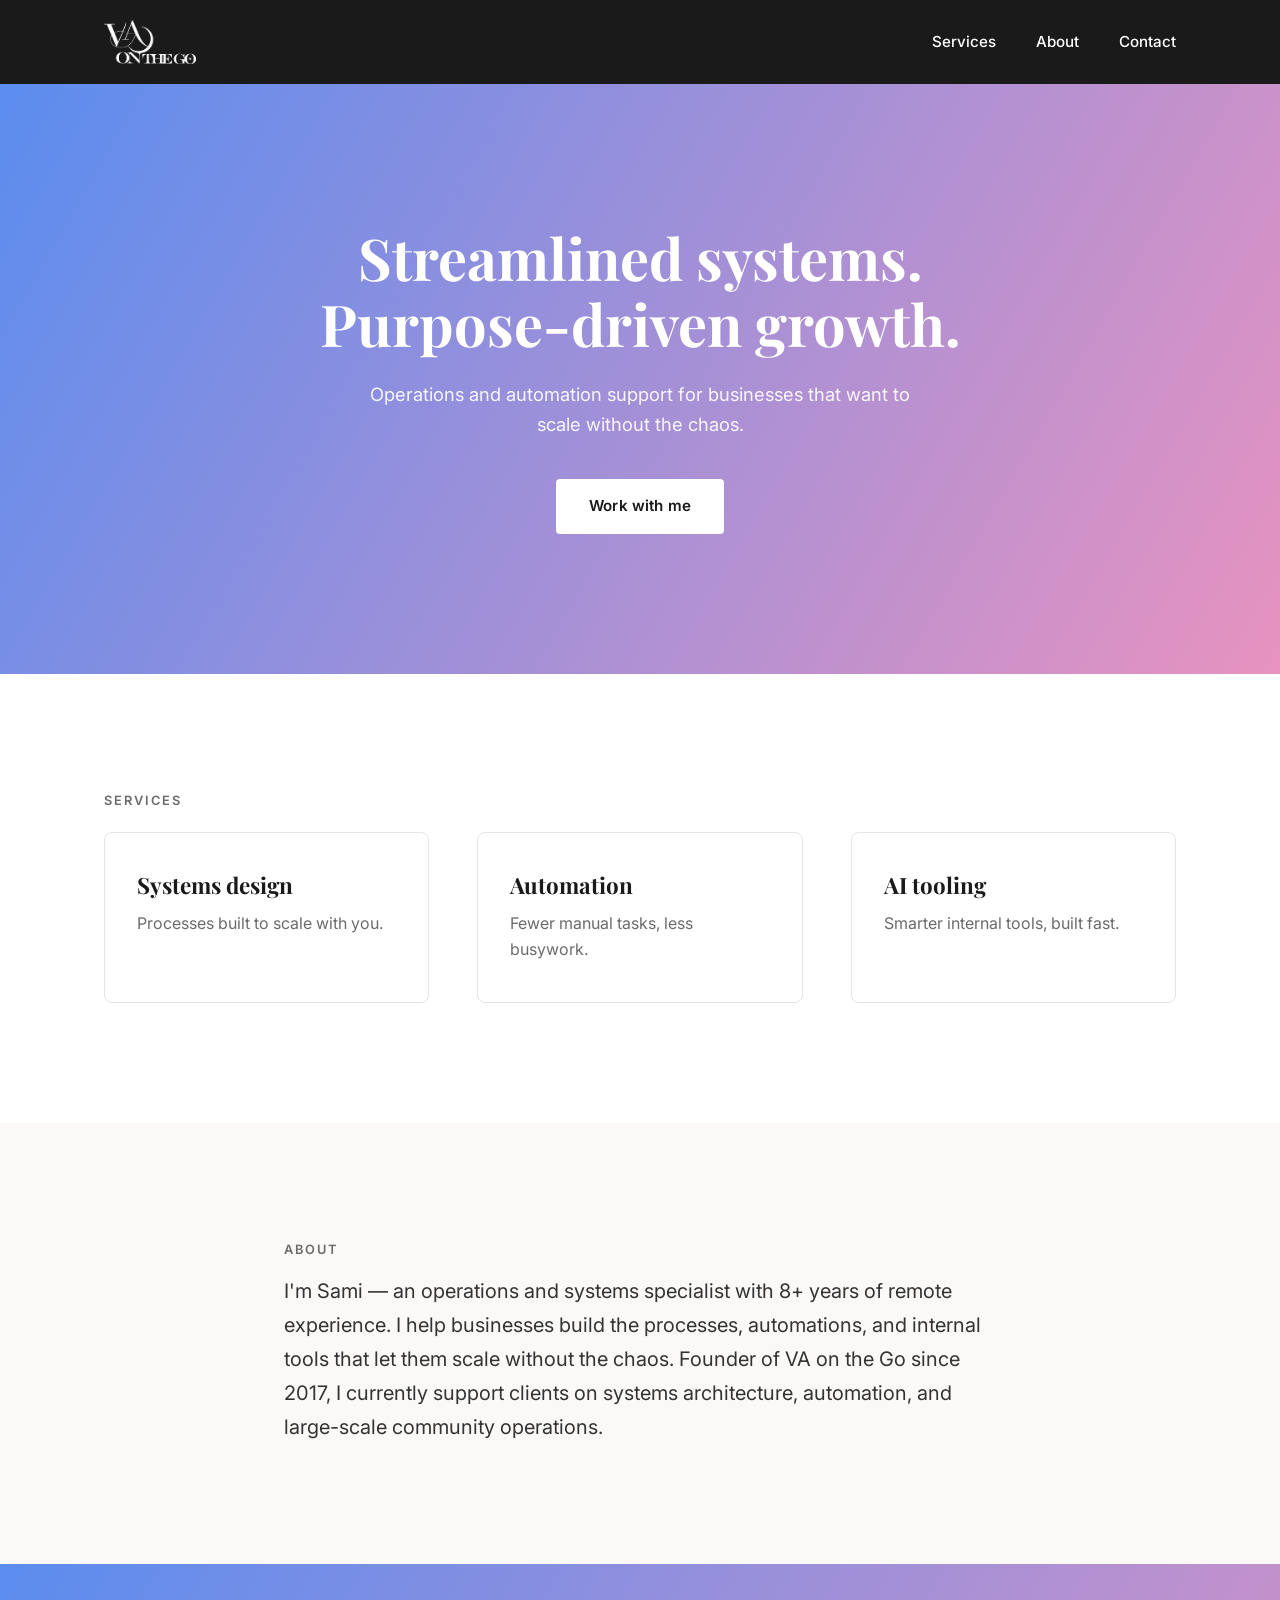
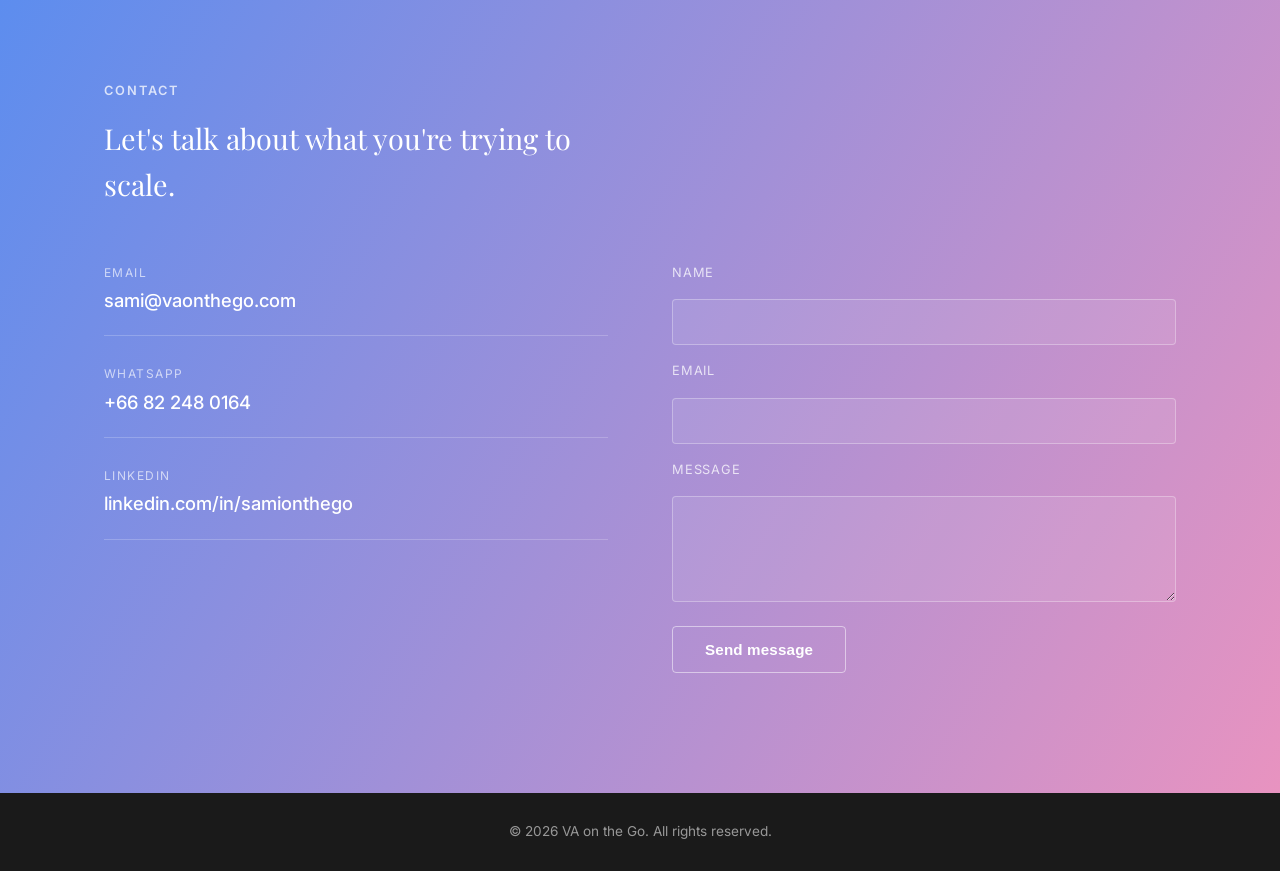
==== index.html @ a18316b3 "Initial homepage build for VA on the Go rebuild Single-page responsive site per the brand brief: dar" ====
<!DOCTYPE html>
<html lang="en">
<head>
<meta charset="UTF-8">
<meta name="viewport" content="width=device-width, initial-scale=1.0">
<title>VA on the Go — Operations &amp; Systems Consultancy</title>
<meta name="description" content="Operations and automation support for businesses that want to scale without the chaos. Systems design, automation, and AI tooling by Sami Bennett.">

<link rel="preconnect" href="https://fonts.googleapis.com">
<link rel="preconnect" href="https://fonts.gstatic.com" crossorigin>
<link href="https://fonts.googleapis.com/css2?family=Playfair+Display:wght@700;800&family=Inter:wght@400;500;600&display=swap" rel="stylesheet">

<link rel="stylesheet" href="css/style.css">
<link rel="icon" href="assets/logo-black.png">
</head>
<body>

<header class="site-header">
  <div class="container header-inner">
    <a href="#top" class="logo-link" aria-label="VA on the Go — home">
      <img src="assets/logo-white.png" alt="VA on the Go" class="logo">
    </a>

    <nav class="site-nav" id="site-nav">
      <a href="#services">Services</a>
      <a href="#about">About</a>
      <a href="#contact">Contact</a>
    </nav>

    <button class="nav-toggle" id="nav-toggle" aria-label="Toggle menu" aria-expanded="false" aria-controls="site-nav">
      <span></span>
      <span></span>
      <span></span>
    </button>
  </div>
</header>

<main id="top">

  <section class="hero">
    <div class="container hero-inner">
      <h1>Streamlined systems.<br>Purpose-driven growth.</h1>
      <p class="hero-sub">Operations and automation support for businesses that want to scale without the chaos.</p>
      <a href="#contact" class="btn btn-primary">Work with me</a>
    </div>
  </section>

  <section class="services" id="services">
    <div class="container">
      <h2 class="section-label">Services</h2>
      <div class="services-grid">
        <div class="service-card">
          <h3>Systems design</h3>
          <p>Processes built to scale with you.</p>
        </div>
        <div class="service-card">
          <h3>Automation</h3>
          <p>Fewer manual tasks, less busywork.</p>
        </div>
        <div class="service-card">
          <h3>AI tooling</h3>
          <p>Smarter internal tools, built fast.</p>
        </div>
      </div>
    </div>
  </section>

  <section class="about" id="about">
    <div class="container about-inner">
      <h2 class="section-label">About</h2>
      <p class="about-bio">
        I'm Sami — an operations and systems specialist with 8+ years of remote experience.
        I help businesses build the processes, automations, and internal tools that let them
        scale without the chaos. Founder of VA on the Go since 2017, I currently support
        clients on systems architecture, automation, and large-scale community operations.
      </p>
    </div>
  </section>

  <section class="contact" id="contact">
    <div class="container contact-inner">
      <h2 class="section-label">Contact</h2>
      <p class="contact-lead">Let's talk about what you're trying to scale.</p>

      <div class="contact-grid">
        <div class="contact-details">
          <a href="mailto:sami@vaonthego.com" class="contact-item">
            <span class="contact-label">Email</span>
            <span class="contact-value">sami@vaonthego.com</span>
          </a>
          <a href="https://wa.me/66822480164" class="contact-item" target="_blank" rel="noopener">
            <span class="contact-label">WhatsApp</span>
            <span class="contact-value">+66 82 248 0164</span>
          </a>
          <a href="https://linkedin.com/in/samionthego" class="contact-item" target="_blank" rel="noopener">
            <span class="contact-label">LinkedIn</span>
            <span class="contact-value">linkedin.com/in/samionthego</span>
          </a>
        </div>

        <form class="contact-form" name="contact" method="POST" data-netlify="true">
          <input type="hidden" name="form-name" value="contact">
          <label for="name">Name</label>
          <input type="text" id="name" name="name" required>

          <label for="email">Email</label>
          <input type="email" id="email" name="email" required>

          <label for="message">Message</label>
          <textarea id="message" name="message" rows="4" required></textarea>

          <button type="submit" class="btn btn-outline">Send message</button>
        </form>
      </div>
    </div>
  </section>

</main>

<footer class="site-footer">
  <div class="container">
    <p>&copy; <span id="year"></span> VA on the Go. All rights reserved.</p>
  </div>
</footer>

<script src="js/script.js"></script>
</body>
</html>
---- css/style.css ----
/* ---------- Tokens ---------- */
:root {
  --black: #1A1A1A;
  --white: #FFFFFF;
  --blue: #5B8DEF;
  --pink: #E893C0;
  --gradient: linear-gradient(120deg, var(--blue), var(--pink));
  --gray: #6B6B6B;
  --border: #E7E5E2;

  --font-heading: "Playfair Display", Georgia, serif;
  --font-body: "Inter", -apple-system, BlinkMacSystemFont, "Segoe UI", sans-serif;

  --max-width: 1120px;
}

/* ---------- Reset ---------- */
* { box-sizing: border-box; margin: 0; padding: 0; }

html { scroll-behavior: smooth; }

body {
  font-family: var(--font-body);
  color: var(--black);
  background: var(--white);
  line-height: 1.6;
  -webkit-font-smoothing: antialiased;
}

img { max-width: 100%; display: block; }

a { color: inherit; text-decoration: none; }

.container {
  max-width: var(--max-width);
  margin: 0 auto;
  padding: 0 24px;
}

h1, h2, h3 {
  font-family: var(--font-heading);
  font-weight: 700;
  line-height: 1.15;
}

/* ---------- Buttons ---------- */
.btn {
  display: inline-block;
  padding: 14px 32px;
  border-radius: 4px;
  font-weight: 600;
  font-size: 0.95rem;
  letter-spacing: 0.01em;
  transition: transform 0.15s ease, opacity 0.15s ease;
  cursor: pointer;
  border: 1px solid transparent;
}

.btn:hover { transform: translateY(-2px); }

.btn-primary {
  background: var(--black);
  color: var(--white);
}

.btn-primary:hover { opacity: 0.85; }

.btn-outline {
  background: transparent;
  border-color: rgba(255, 255, 255, 0.5);
  color: var(--white);
}

.btn-outline:hover { background: rgba(255, 255, 255, 0.1); }

/* ---------- Header ---------- */
.site-header {
  background: var(--black);
  position: sticky;
  top: 0;
  z-index: 100;
}

.header-inner {
  display: flex;
  align-items: center;
  justify-content: space-between;
  height: 84px;
}

.logo-link { display: flex; align-items: center; }

.logo {
  height: 44px;
  width: auto;
}

.site-nav {
  display: flex;
  gap: 40px;
}

.site-nav a {
  color: var(--white);
  font-size: 0.95rem;
  font-weight: 500;
  position: relative;
  padding: 4px 0;
}

.site-nav a::after {
  content: "";
  position: absolute;
  left: 0;
  bottom: -2px;
  width: 0;
  height: 1px;
  background: var(--white);
  transition: width 0.2s ease;
}

.site-nav a:hover::after { width: 100%; }

.nav-toggle {
  display: none;
  flex-direction: column;
  justify-content: center;
  gap: 5px;
  width: 32px;
  height: 32px;
  background: transparent;
  border: none;
  cursor: pointer;
  padding: 0;
}

.nav-toggle span {
  display: block;
  height: 2px;
  width: 100%;
  background: var(--white);
  transition: transform 0.2s ease, opacity 0.2s ease;
}

.nav-toggle.open span:nth-child(1) { transform: translateY(7px) rotate(45deg); }
.nav-toggle.open span:nth-child(2) { opacity: 0; }
.nav-toggle.open span:nth-child(3) { transform: translateY(-7px) rotate(-45deg); }

/* ---------- Hero ---------- */
.hero {
  background: var(--gradient);
  padding: 140px 0;
  text-align: center;
}

.hero-inner {
  max-width: 720px;
}

.hero h1 {
  color: var(--white);
  font-size: clamp(2.2rem, 5vw, 3.6rem);
  margin-bottom: 24px;
}

.hero-sub {
  color: rgba(255, 255, 255, 0.92);
  font-size: 1.15rem;
  max-width: 560px;
  margin: 0 auto 40px;
}

.hero .btn-primary {
  background: var(--white);
  color: var(--black);
}

.hero .btn-primary:hover { opacity: 0.9; }

/* ---------- Section label ---------- */
.section-label {
  font-size: 0.8rem;
  letter-spacing: 0.16em;
  text-transform: uppercase;
  font-family: var(--font-body);
  font-weight: 600;
  color: var(--gray);
  margin-bottom: 16px;
}

/* ---------- Services ---------- */
.services {
  background: var(--white);
  padding: 120px 0;
}

.services-grid {
  display: grid;
  grid-template-columns: repeat(3, 1fr);
  gap: 48px;
  margin-top: 24px;
}

.service-card {
  padding: 40px 32px;
  border: 1px solid var(--border);
  border-radius: 8px;
  transition: border-color 0.2s ease, transform 0.2s ease;
}

.service-card:hover {
  border-color: var(--blue);
  transform: translateY(-4px);
}

.service-card h3 {
  font-size: 1.4rem;
  margin-bottom: 12px;
}

.service-card p {
  color: var(--gray);
  font-size: 1rem;
}

/* ---------- About ---------- */
.about {
  background: #FAF9F7;
  padding: 120px 0;
}

.about-inner {
  max-width: 760px;
}

.about-bio {
  font-size: 1.25rem;
  line-height: 1.7;
  color: #333;
}

/* ---------- Contact ---------- */
.contact {
  background: var(--black);
  background-image: var(--gradient);
  padding: 120px 0;
  color: var(--white);
}

.contact .section-label { color: rgba(255, 255, 255, 0.75); }

.contact-lead {
  font-family: var(--font-heading);
  font-size: 1.8rem;
  margin-bottom: 56px;
  max-width: 500px;
}

.contact-grid {
  display: grid;
  grid-template-columns: 1fr 1fr;
  gap: 64px;
}

.contact-details {
  display: flex;
  flex-direction: column;
  gap: 28px;
}

.contact-item {
  display: flex;
  flex-direction: column;
  gap: 4px;
  padding-bottom: 20px;
  border-bottom: 1px solid rgba(255, 255, 255, 0.2);
  transition: opacity 0.15s ease;
}

.contact-item:hover { opacity: 0.75; }

.contact-label {
  font-size: 0.75rem;
  letter-spacing: 0.12em;
  text-transform: uppercase;
  color: rgba(255, 255, 255, 0.65);
}

.contact-value {
  font-size: 1.15rem;
  font-weight: 500;
}

.contact-form {
  display: flex;
  flex-direction: column;
  gap: 16px;
}

.contact-form label {
  font-size: 0.8rem;
  letter-spacing: 0.06em;
  text-transform: uppercase;
  color: rgba(255, 255, 255, 0.75);
}

.contact-form input,
.contact-form textarea {
  width: 100%;
  padding: 12px 14px;
  background: rgba(255, 255, 255, 0.08);
  border: 1px solid rgba(255, 255, 255, 0.3);
  border-radius: 4px;
  color: var(--white);
  font-family: var(--font-body);
  font-size: 1rem;
}

.contact-form input::placeholder,
.contact-form textarea::placeholder { color: rgba(255, 255, 255, 0.5); }

.contact-form input:focus,
.contact-form textarea:focus {
  outline: none;
  border-color: var(--white);
}

.contact-form .btn { margin-top: 8px; align-self: flex-start; }

/* ---------- Footer ---------- */
.site-footer {
  background: var(--black);
  color: rgba(255, 255, 255, 0.55);
  padding: 28px 0;
  font-size: 0.85rem;
  text-align: center;
}

/* ---------- Responsive ---------- */
@media (max-width: 860px) {
  .services-grid { grid-template-columns: 1fr; gap: 32px; }
  .contact-grid { grid-template-columns: 1fr; gap: 48px; }
  .hero { padding: 100px 0; }
  .services, .about, .contact { padding: 80px 0; }
}

@media (max-width: 720px) {
  .site-nav {
    position: absolute;
    top: 84px;
    left: 0;
    right: 0;
    background: var(--black);
    flex-direction: column;
    gap: 0;
    max-height: 0;
    overflow: hidden;
    transition: max-height 0.25s ease;
  }

  .site-nav.open { max-height: 240px; }

  .site-nav a {
    padding: 16px 24px;
    border-top: 1px solid rgba(255, 255, 255, 0.1);
  }

  .site-nav a::after { display: none; }

  .nav-toggle { display: flex; }
}

@media (max-width: 480px) {
  .hero { padding: 80px 0; }
  .hero-sub { font-size: 1rem; }
  .about-bio { font-size: 1.1rem; }
  .contact-lead { font-size: 1.4rem; }
}
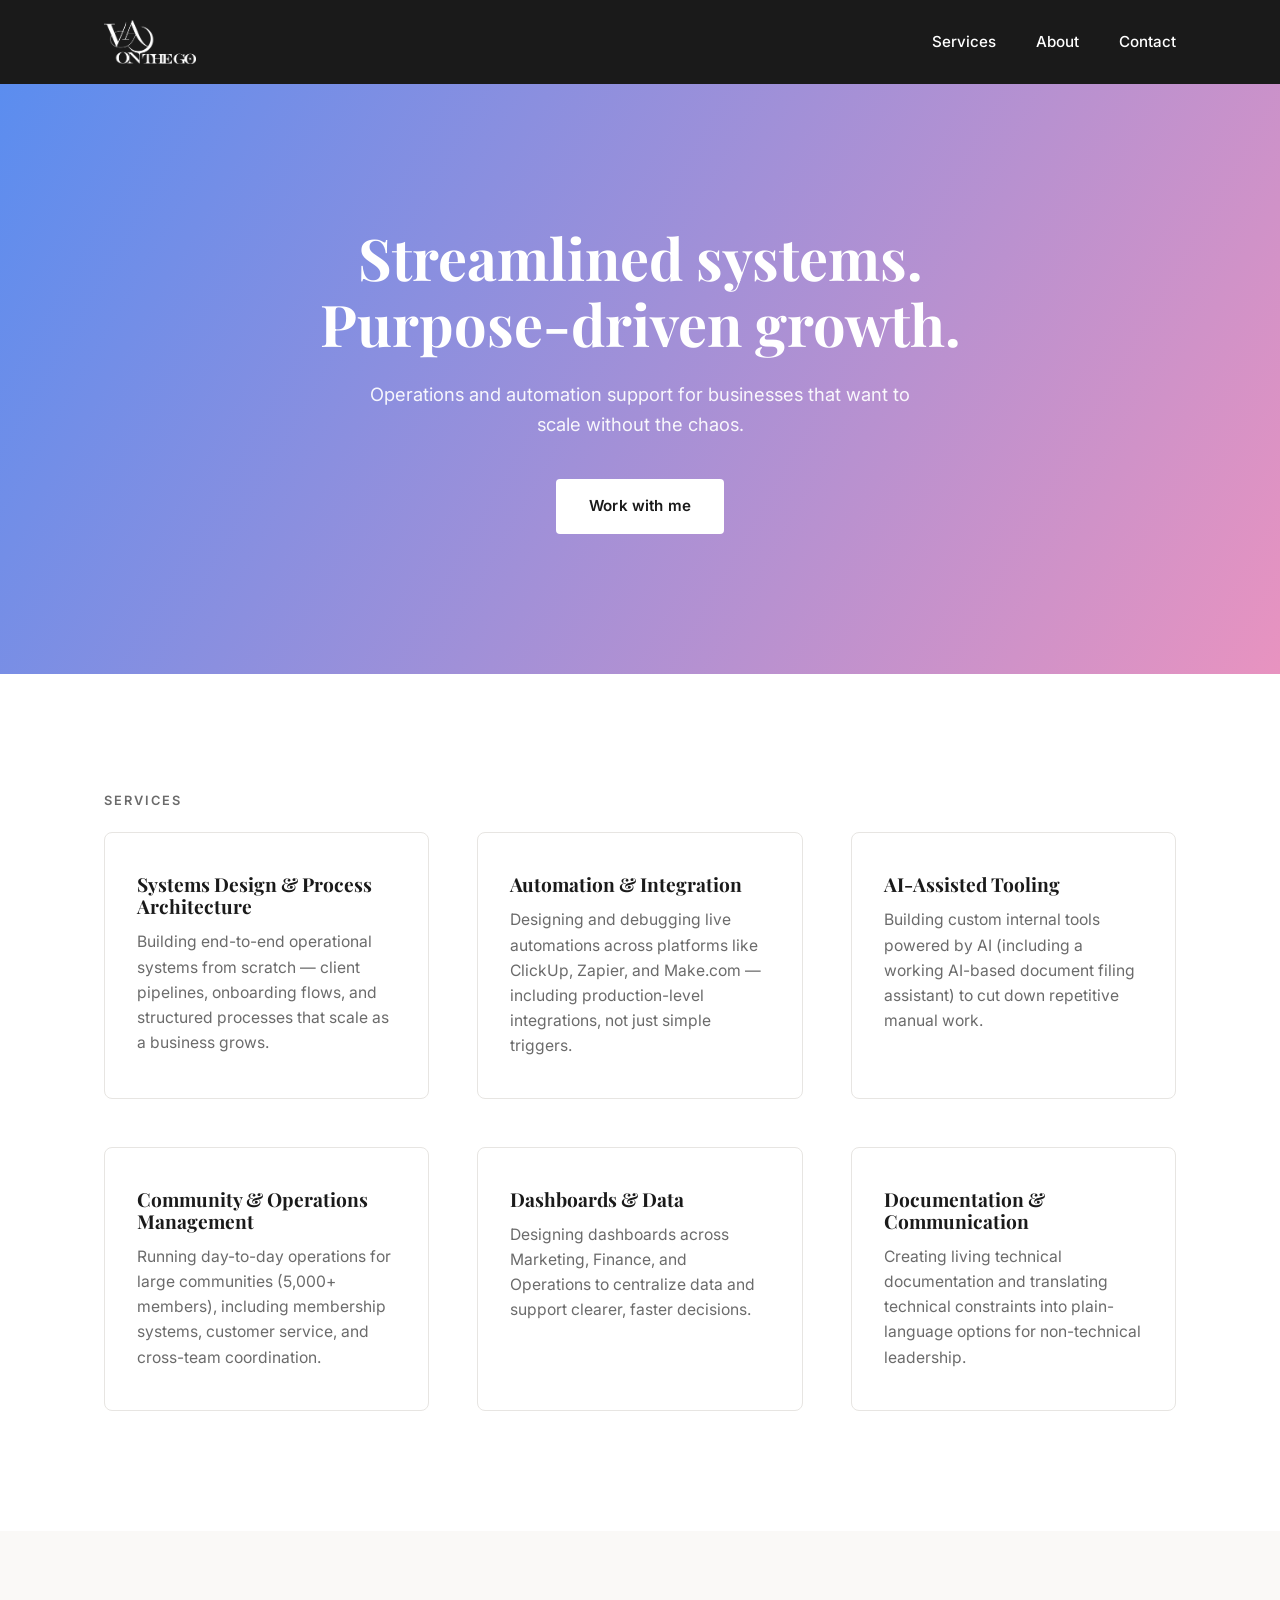
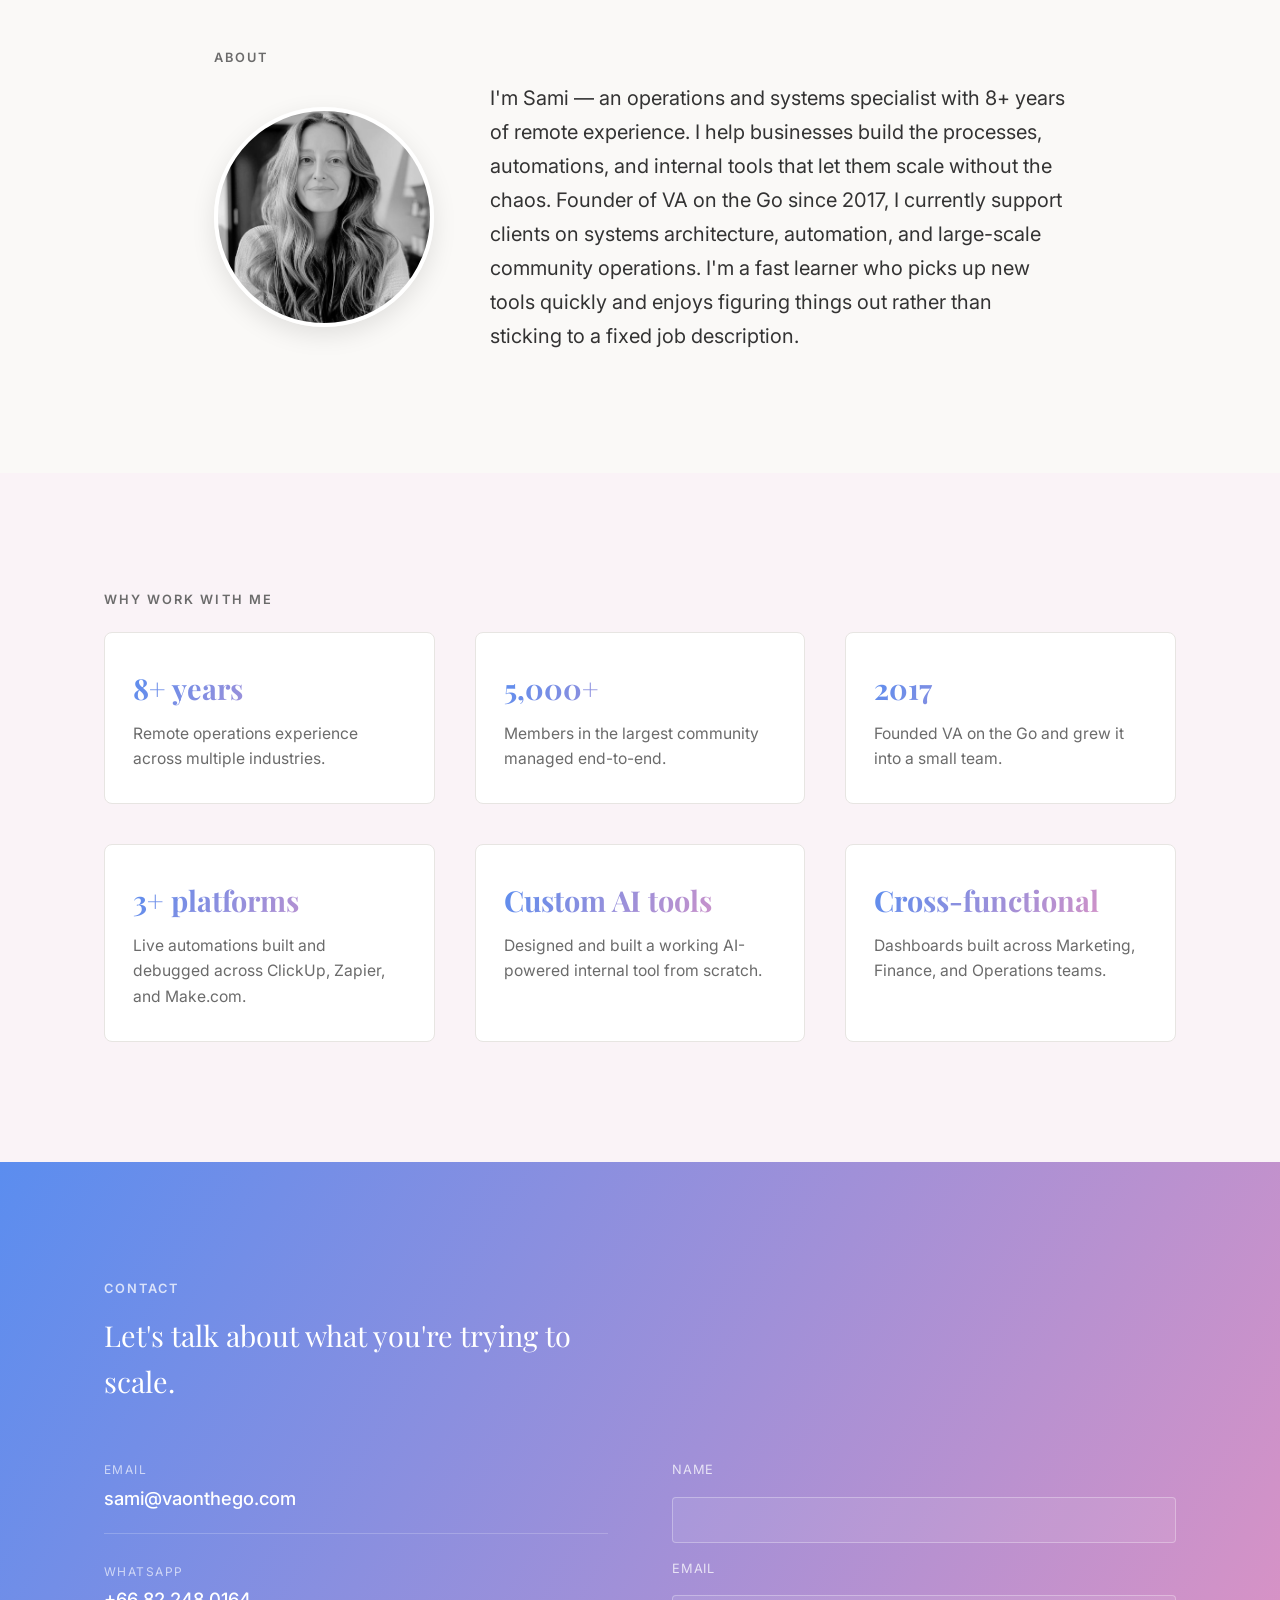
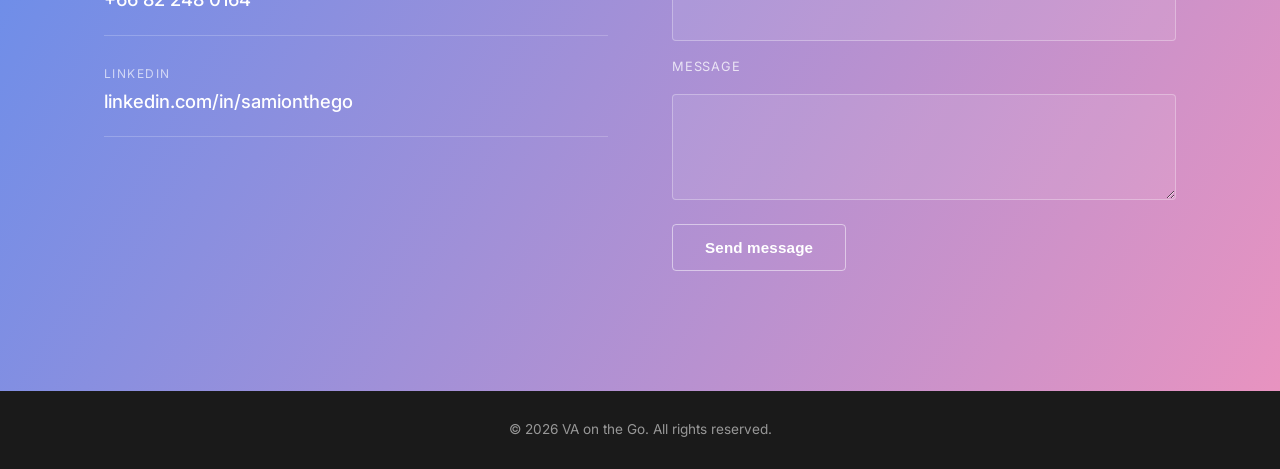
==== commit 5543f511: "Add expanded services, about portrait, and stats section Per updated brief: expand services to 6 det" ====
--- a/index.html
+++ b/index.html
@@ -50,16 +50,28 @@
       <h2 class="section-label">Services</h2>
       <div class="services-grid">
         <div class="service-card">
-          <h3>Systems design</h3>
-          <p>Processes built to scale with you.</p>
+          <h3>Systems Design &amp; Process Architecture</h3>
+          <p>Building end-to-end operational systems from scratch — client pipelines, onboarding flows, and structured processes that scale as a business grows.</p>
         </div>
         <div class="service-card">
-          <h3>Automation</h3>
-          <p>Fewer manual tasks, less busywork.</p>
+          <h3>Automation &amp; Integration</h3>
+          <p>Designing and debugging live automations across platforms like ClickUp, Zapier, and Make.com — including production-level integrations, not just simple triggers.</p>
         </div>
         <div class="service-card">
-          <h3>AI tooling</h3>
-          <p>Smarter internal tools, built fast.</p>
+          <h3>AI-Assisted Tooling</h3>
+          <p>Building custom internal tools powered by AI (including a working AI-based document filing assistant) to cut down repetitive manual work.</p>
+        </div>
+        <div class="service-card">
+          <h3>Community &amp; Operations Management</h3>
+          <p>Running day-to-day operations for large communities (5,000+ members), including membership systems, customer service, and cross-team coordination.</p>
+        </div>
+        <div class="service-card">
+          <h3>Dashboards &amp; Data</h3>
+          <p>Designing dashboards across Marketing, Finance, and Operations to centralize data and support clearer, faster decisions.</p>
+        </div>
+        <div class="service-card">
+          <h3>Documentation &amp; Communication</h3>
+          <p>Creating living technical documentation and translating technical constraints into plain-language options for non-technical leadership.</p>
         </div>
       </div>
     </div>
@@ -68,12 +80,49 @@
   <section class="about" id="about">
     <div class="container about-inner">
       <h2 class="section-label">About</h2>
-      <p class="about-bio">
-        I'm Sami — an operations and systems specialist with 8+ years of remote experience.
-        I help businesses build the processes, automations, and internal tools that let them
-        scale without the chaos. Founder of VA on the Go since 2017, I currently support
-        clients on systems architecture, automation, and large-scale community operations.
-      </p>
+      <div class="about-content">
+        <img src="assets/sami-portrait.png" alt="Sami Bennett" class="about-portrait">
+        <p class="about-bio">
+          I'm Sami — an operations and systems specialist with 8+ years of remote experience.
+          I help businesses build the processes, automations, and internal tools that let them
+          scale without the chaos. Founder of VA on the Go since 2017, I currently support
+          clients on systems architecture, automation, and large-scale community operations.
+          I'm a fast learner who picks up new tools quickly and enjoys figuring things out
+          rather than sticking to a fixed job description.
+        </p>
+      </div>
+    </div>
+  </section>
+
+  <section class="stats" id="why">
+    <div class="container">
+      <h2 class="section-label">Why work with me</h2>
+      <div class="stats-grid">
+        <div class="stat-card">
+          <span class="stat-number">8+ years</span>
+          <p>Remote operations experience across multiple industries.</p>
+        </div>
+        <div class="stat-card">
+          <span class="stat-number">5,000+</span>
+          <p>Members in the largest community managed end-to-end.</p>
+        </div>
+        <div class="stat-card">
+          <span class="stat-number">2017</span>
+          <p>Founded VA on the Go and grew it into a small team.</p>
+        </div>
+        <div class="stat-card">
+          <span class="stat-number">3+ platforms</span>
+          <p>Live automations built and debugged across ClickUp, Zapier, and Make.com.</p>
+        </div>
+        <div class="stat-card">
+          <span class="stat-number">Custom AI tools</span>
+          <p>Designed and built a working AI-powered internal tool from scratch.</p>
+        </div>
+        <div class="stat-card">
+          <span class="stat-number">Cross-functional</span>
+          <p>Dashboards built across Marketing, Finance, and Operations teams.</p>
+        </div>
+      </div>
     </div>
   </section>
 
--- a/css/style.css
+++ b/css/style.css
@@ -214,13 +214,13 @@
 }
 
 .service-card h3 {
-  font-size: 1.4rem;
+  font-size: 1.2rem;
   margin-bottom: 12px;
 }
 
 .service-card p {
   color: var(--gray);
-  font-size: 1rem;
+  font-size: 0.98rem;
 }
 
 /* ---------- About ---------- */
@@ -230,13 +230,67 @@
 }
 
 .about-inner {
-  max-width: 760px;
+  max-width: 900px;
+}
+
+.about-content {
+  display: flex;
+  align-items: center;
+  gap: 56px;
+  margin-top: 8px;
+}
+
+.about-portrait {
+  width: 220px;
+  height: 220px;
+  border-radius: 50%;
+  object-fit: cover;
+  flex-shrink: 0;
+  border: 4px solid var(--white);
+  box-shadow: 0 8px 24px rgba(0, 0, 0, 0.1);
 }
 
 .about-bio {
   font-size: 1.25rem;
   line-height: 1.7;
   color: #333;
+}
+
+/* ---------- Stats / Why work with me ---------- */
+.stats {
+  background: #FAF3F7;
+  padding: 120px 0;
+}
+
+.stats-grid {
+  display: grid;
+  grid-template-columns: repeat(3, 1fr);
+  gap: 40px;
+  margin-top: 24px;
+}
+
+.stat-card {
+  padding: 32px 28px;
+  background: var(--white);
+  border: 1px solid var(--border);
+  border-radius: 8px;
+}
+
+.stat-number {
+  display: block;
+  font-family: var(--font-heading);
+  font-weight: 700;
+  font-size: 1.8rem;
+  margin-bottom: 10px;
+  background: var(--gradient);
+  -webkit-background-clip: text;
+  background-clip: text;
+  color: transparent;
+}
+
+.stat-card p {
+  color: var(--gray);
+  font-size: 0.98rem;
 }
 
 /* ---------- Contact ---------- */
@@ -339,9 +393,11 @@
 /* ---------- Responsive ---------- */
 @media (max-width: 860px) {
   .services-grid { grid-template-columns: 1fr; gap: 32px; }
+  .stats-grid { grid-template-columns: repeat(2, 1fr); gap: 24px; }
   .contact-grid { grid-template-columns: 1fr; gap: 48px; }
+  .about-content { flex-direction: column; text-align: center; gap: 32px; }
   .hero { padding: 100px 0; }
-  .services, .about, .contact { padding: 80px 0; }
+  .services, .about, .stats, .contact { padding: 80px 0; }
 }
 
 @media (max-width: 720px) {
@@ -371,6 +427,8 @@
 }
 
 @media (max-width: 480px) {
+  .stats-grid { grid-template-columns: 1fr; }
+  .about-portrait { width: 160px; height: 160px; }
   .hero { padding: 80px 0; }
   .hero-sub { font-size: 1rem; }
   .about-bio { font-size: 1.1rem; }
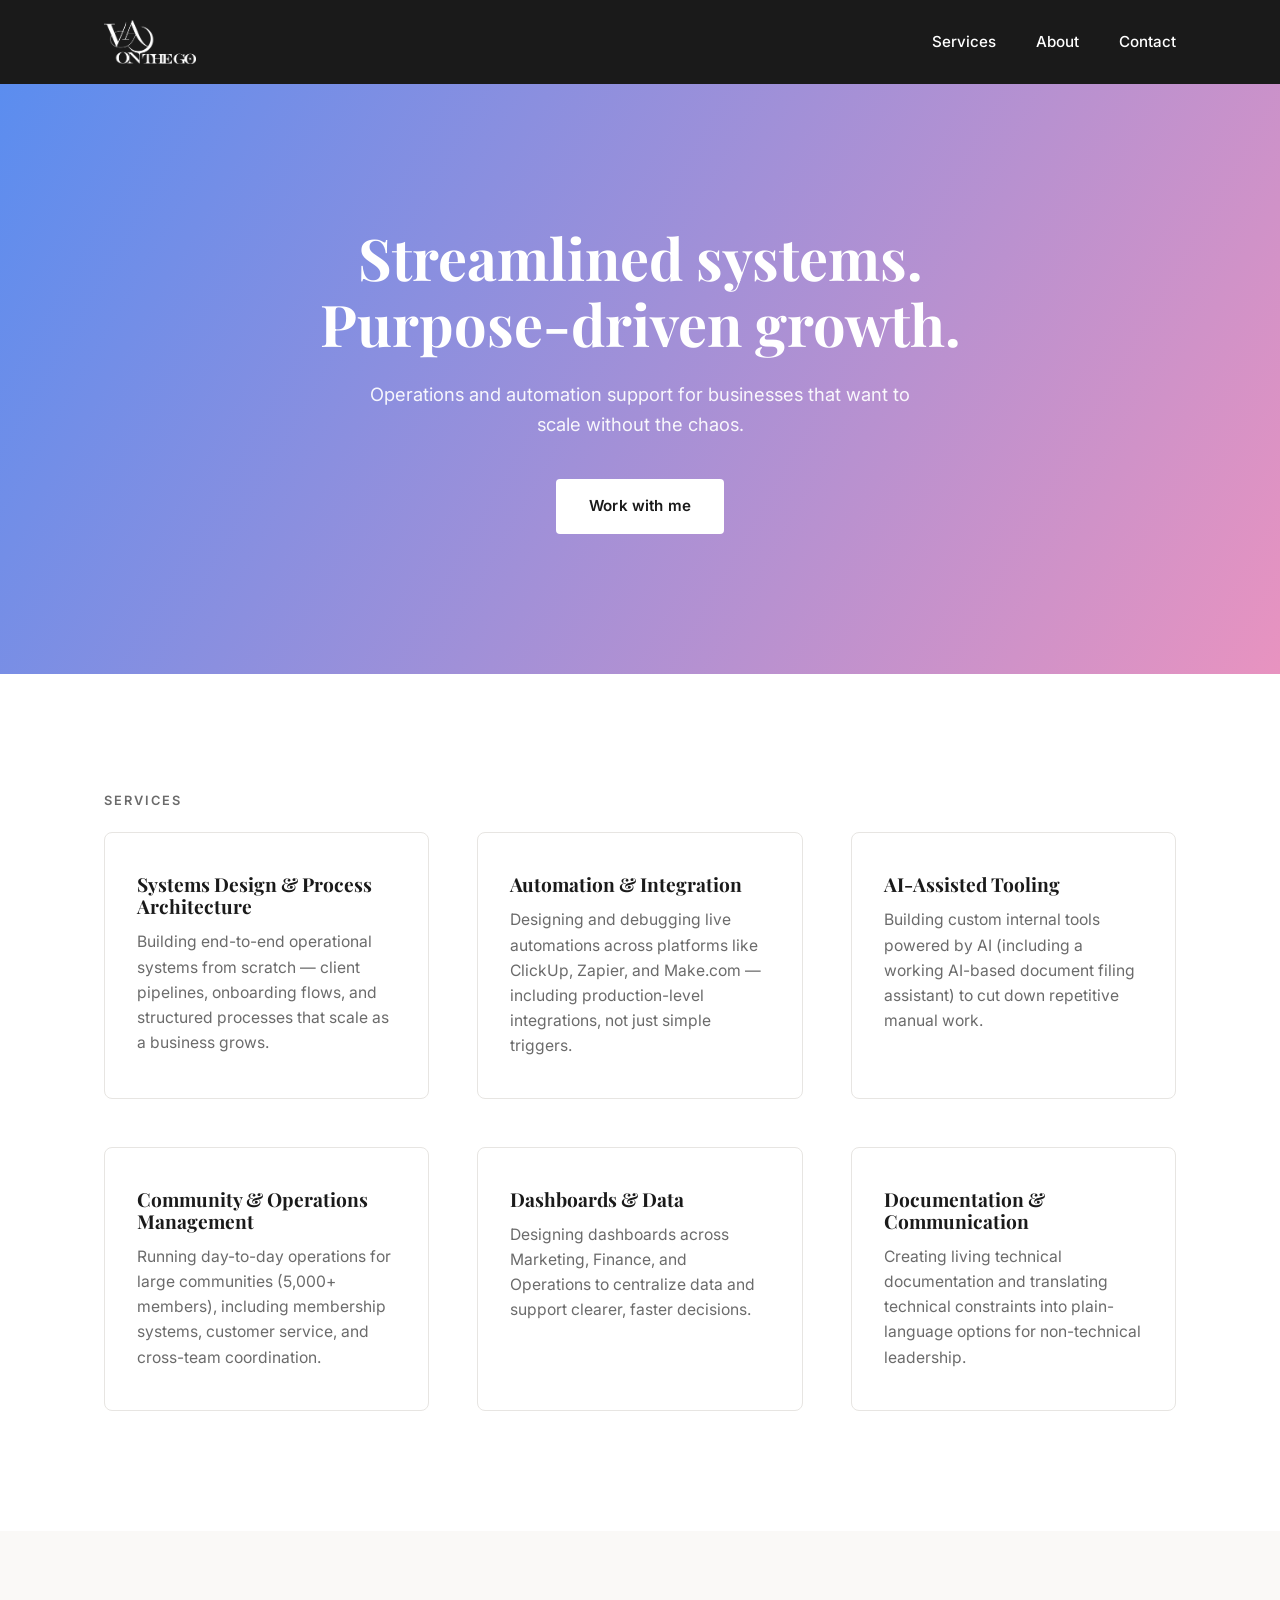
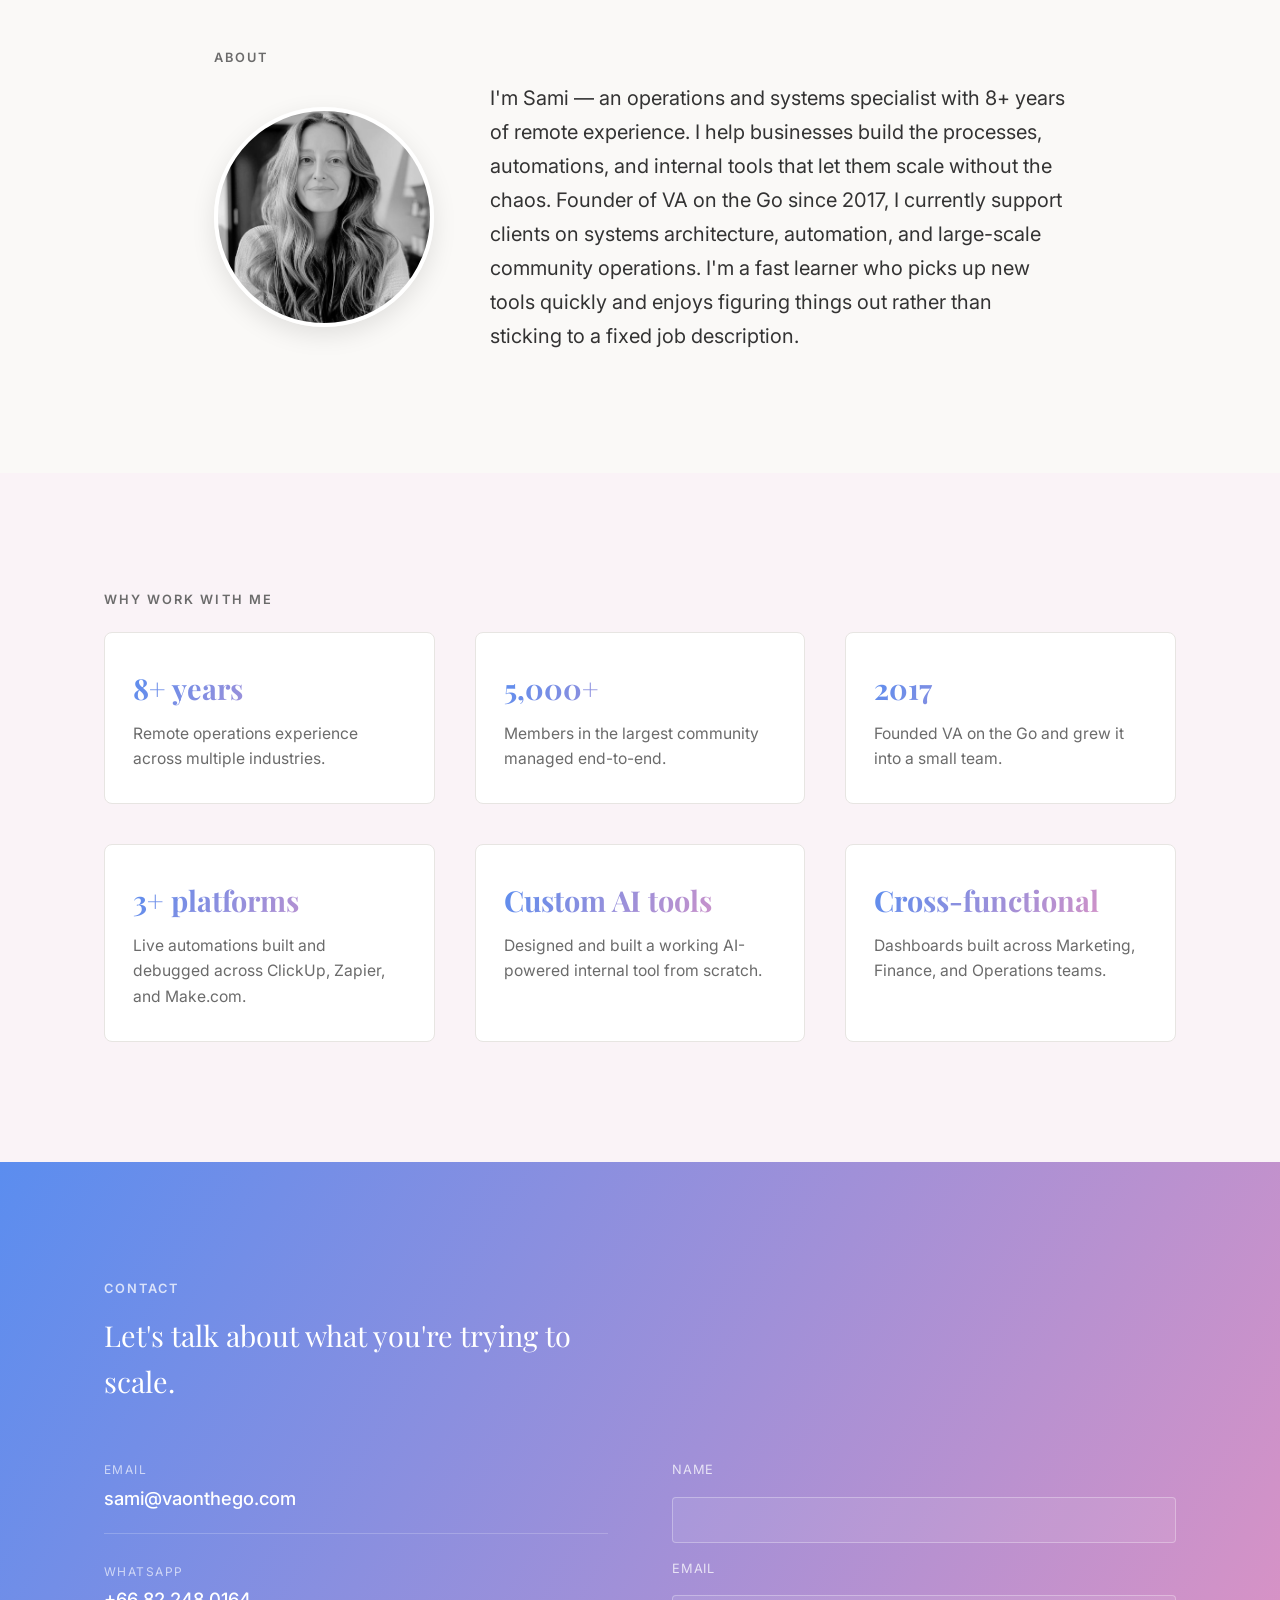
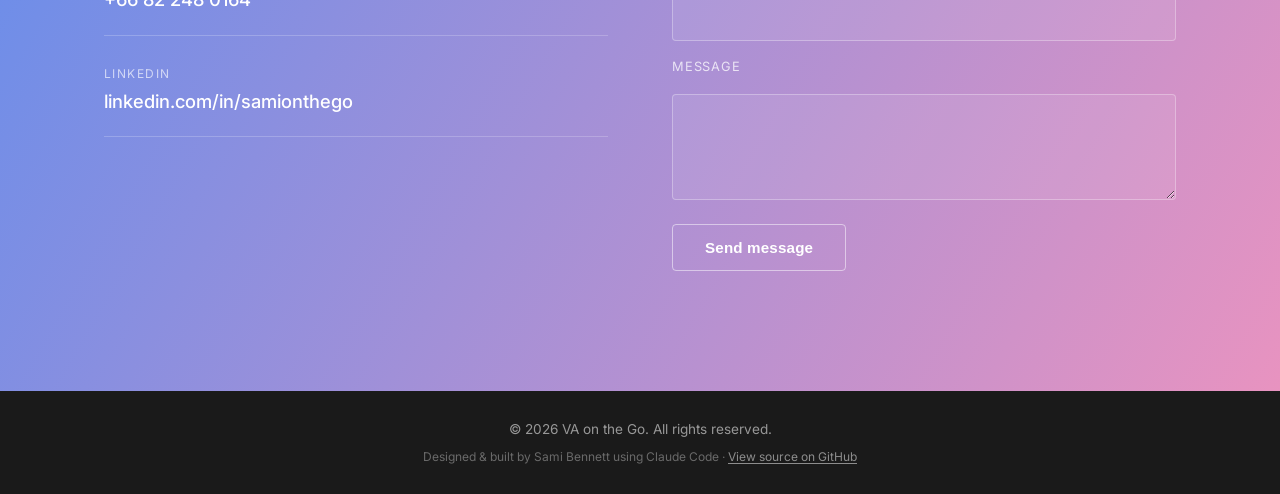
==== commit f17bb36d: "Fix stretched favicon and add footer credit line Crop the VA/moon mark out of the wordmark lockup in" ====
--- a/index.html
+++ b/index.html
@@ -11,7 +11,7 @@
 <link href="https://fonts.googleapis.com/css2?family=Playfair+Display:wght@700;800&family=Inter:wght@400;500;600&display=swap" rel="stylesheet">
 
 <link rel="stylesheet" href="css/style.css">
-<link rel="icon" href="assets/logo-black.png">
+<link rel="icon" type="image/png" sizes="512x512" href="assets/favicon-512.png">
 </head>
 <body>
 
@@ -169,6 +169,7 @@
 <footer class="site-footer">
   <div class="container">
     <p>&copy; <span id="year"></span> VA on the Go. All rights reserved.</p>
+    <p class="footer-credit">Designed &amp; built by Sami Bennett using Claude Code · <a href="https://github.com/samibee89/vaonthego-website" target="_blank" rel="noopener">View source on GitHub</a></p>
   </div>
 </footer>
 
--- a/css/style.css
+++ b/css/style.css
@@ -389,6 +389,20 @@
   font-size: 0.85rem;
   text-align: center;
 }
+
+.footer-credit {
+  margin-top: 6px;
+  font-size: 0.75rem;
+  color: rgba(255, 255, 255, 0.35);
+}
+
+.footer-credit a {
+  color: rgba(255, 255, 255, 0.5);
+  text-decoration: underline;
+  text-underline-offset: 2px;
+}
+
+.footer-credit a:hover { color: rgba(255, 255, 255, 0.75); }
 
 /* ---------- Responsive ---------- */
 @media (max-width: 860px) {
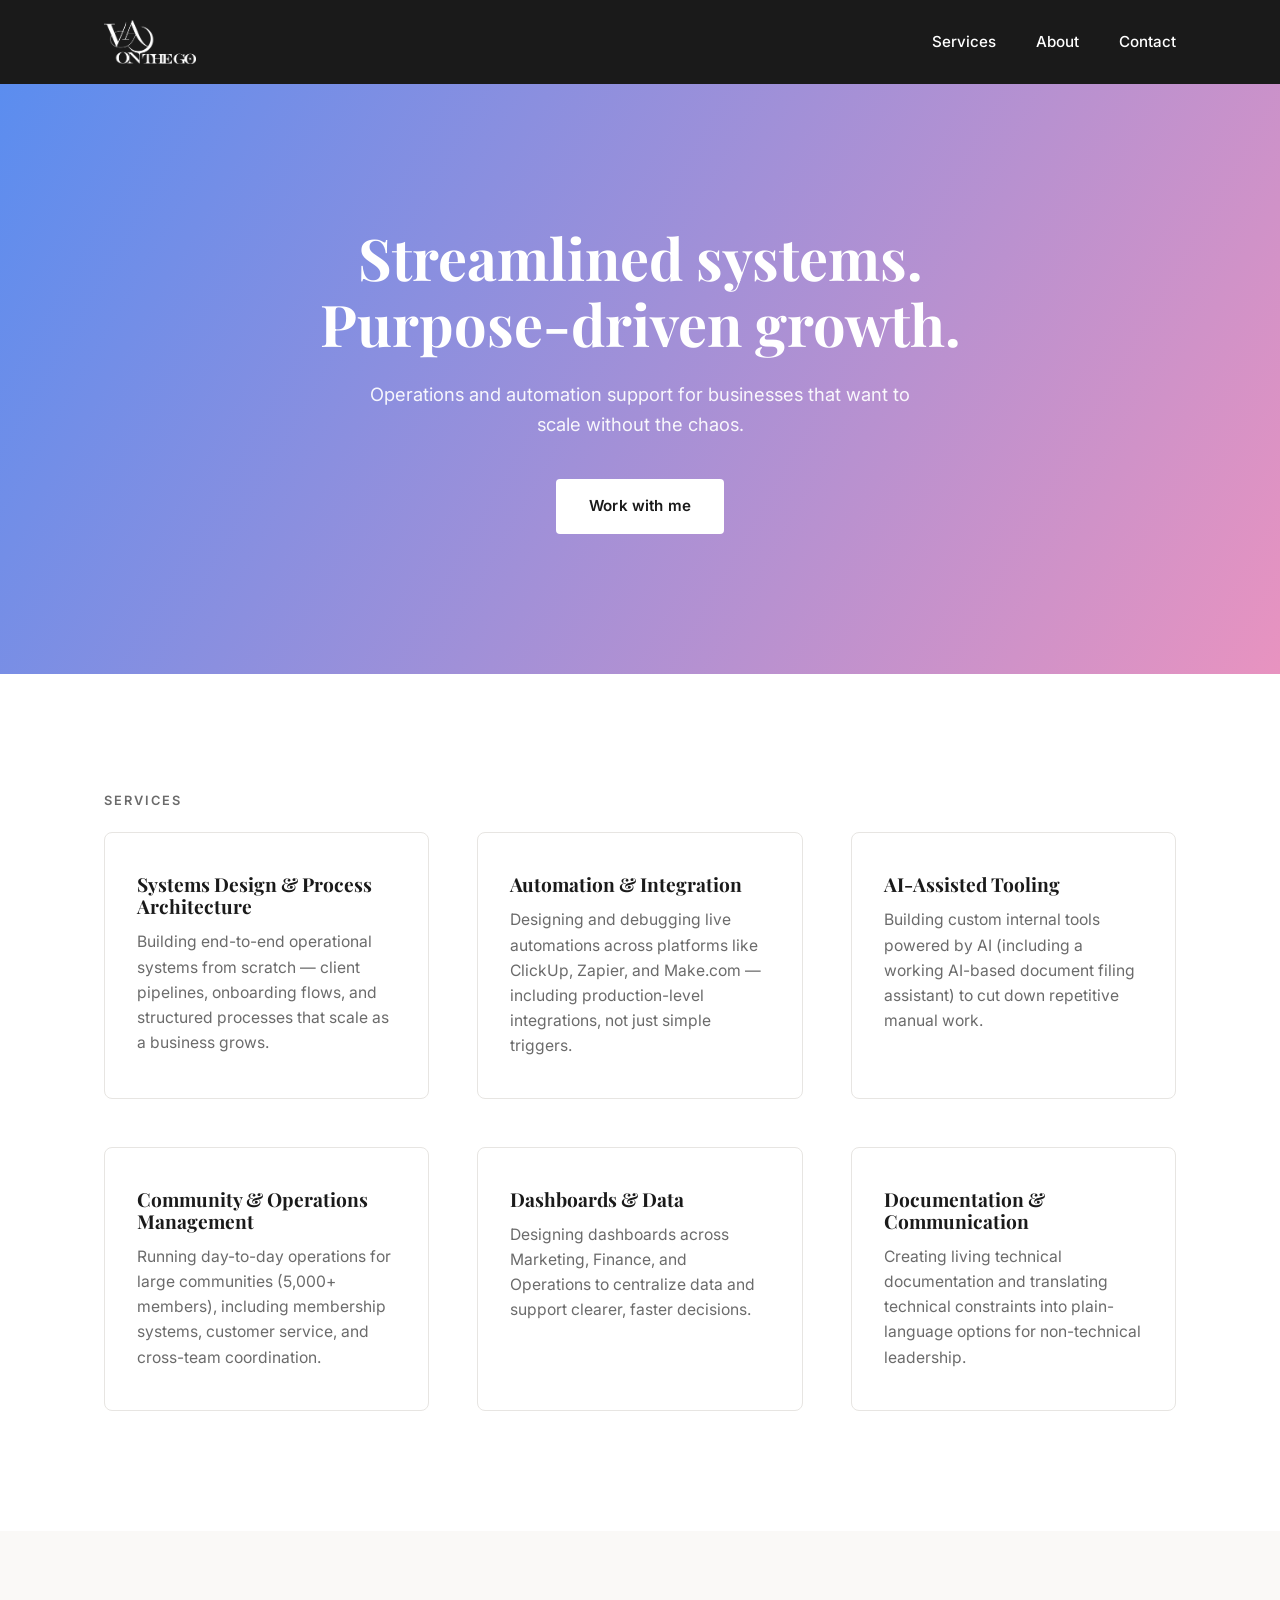
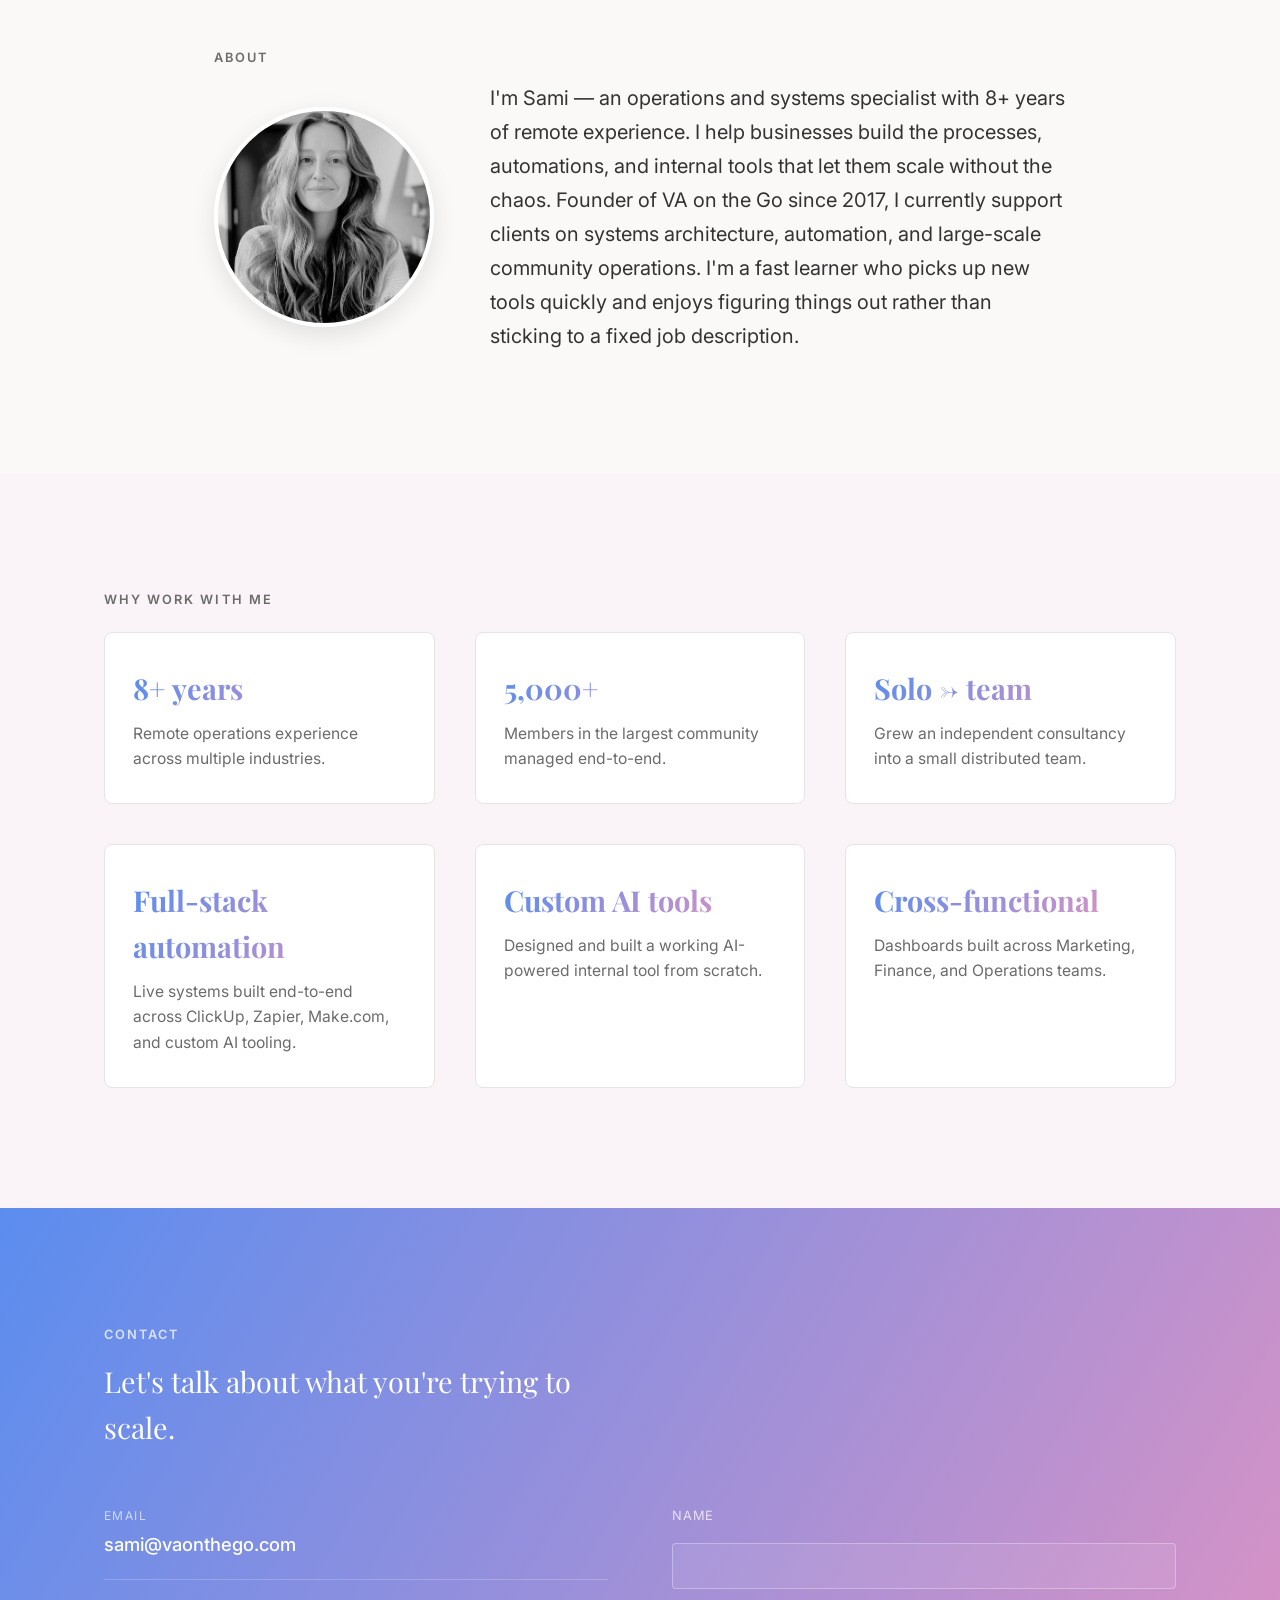
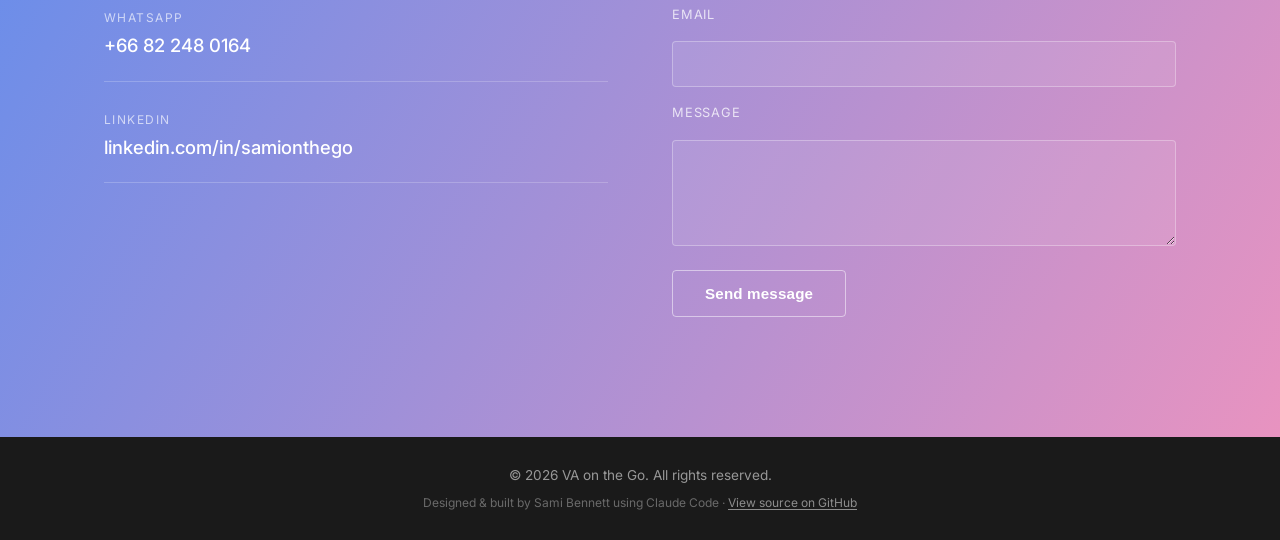
==== commit ad67bee8: "Update two stat cards in Why work with me section Replace "2017" with "Solo -> team" and "3+ platfor" ====
--- a/index.html
+++ b/index.html
@@ -107,12 +107,12 @@
           <p>Members in the largest community managed end-to-end.</p>
         </div>
         <div class="stat-card">
-          <span class="stat-number">2017</span>
-          <p>Founded VA on the Go and grew it into a small team.</p>
+          <span class="stat-number">Solo → team</span>
+          <p>Grew an independent consultancy into a small distributed team.</p>
         </div>
         <div class="stat-card">
-          <span class="stat-number">3+ platforms</span>
-          <p>Live automations built and debugged across ClickUp, Zapier, and Make.com.</p>
+          <span class="stat-number">Full-stack automation</span>
+          <p>Live systems built end-to-end across ClickUp, Zapier, Make.com, and custom AI tooling.</p>
         </div>
         <div class="stat-card">
           <span class="stat-number">Custom AI tools</span>
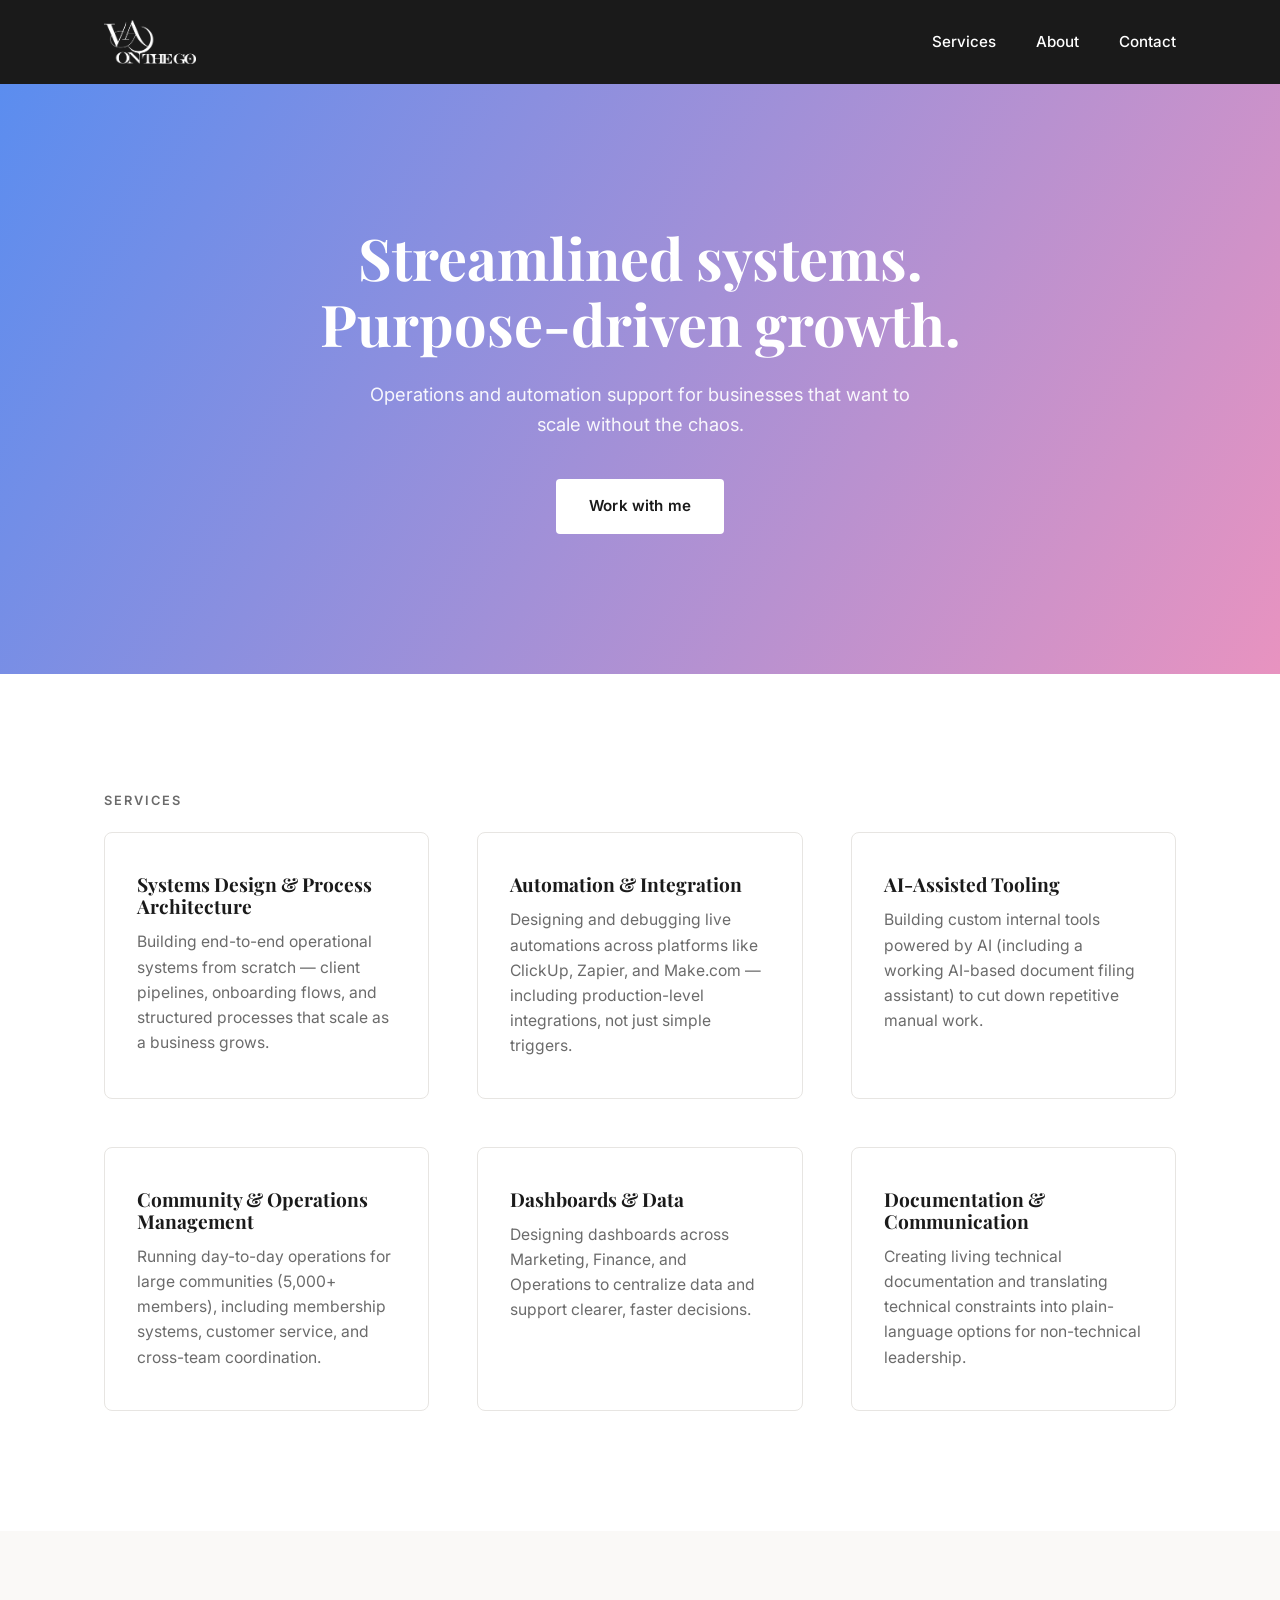
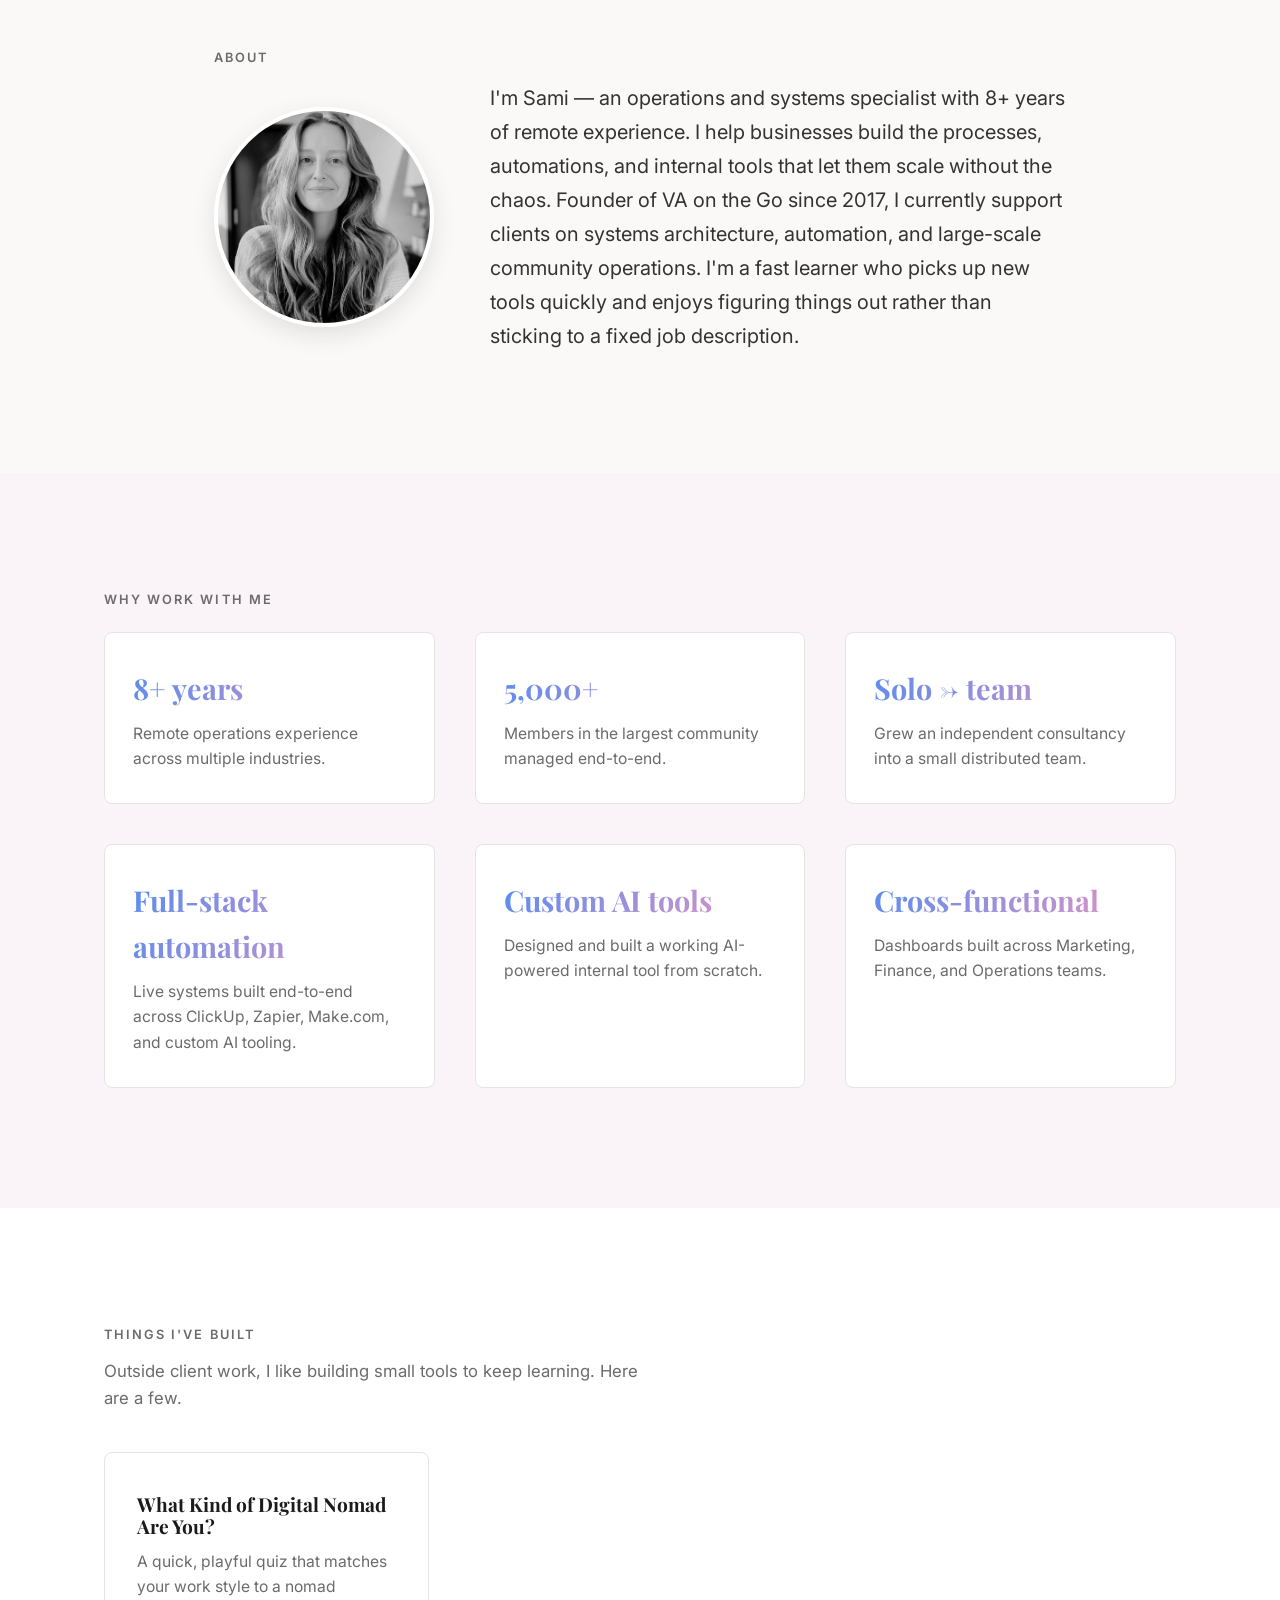
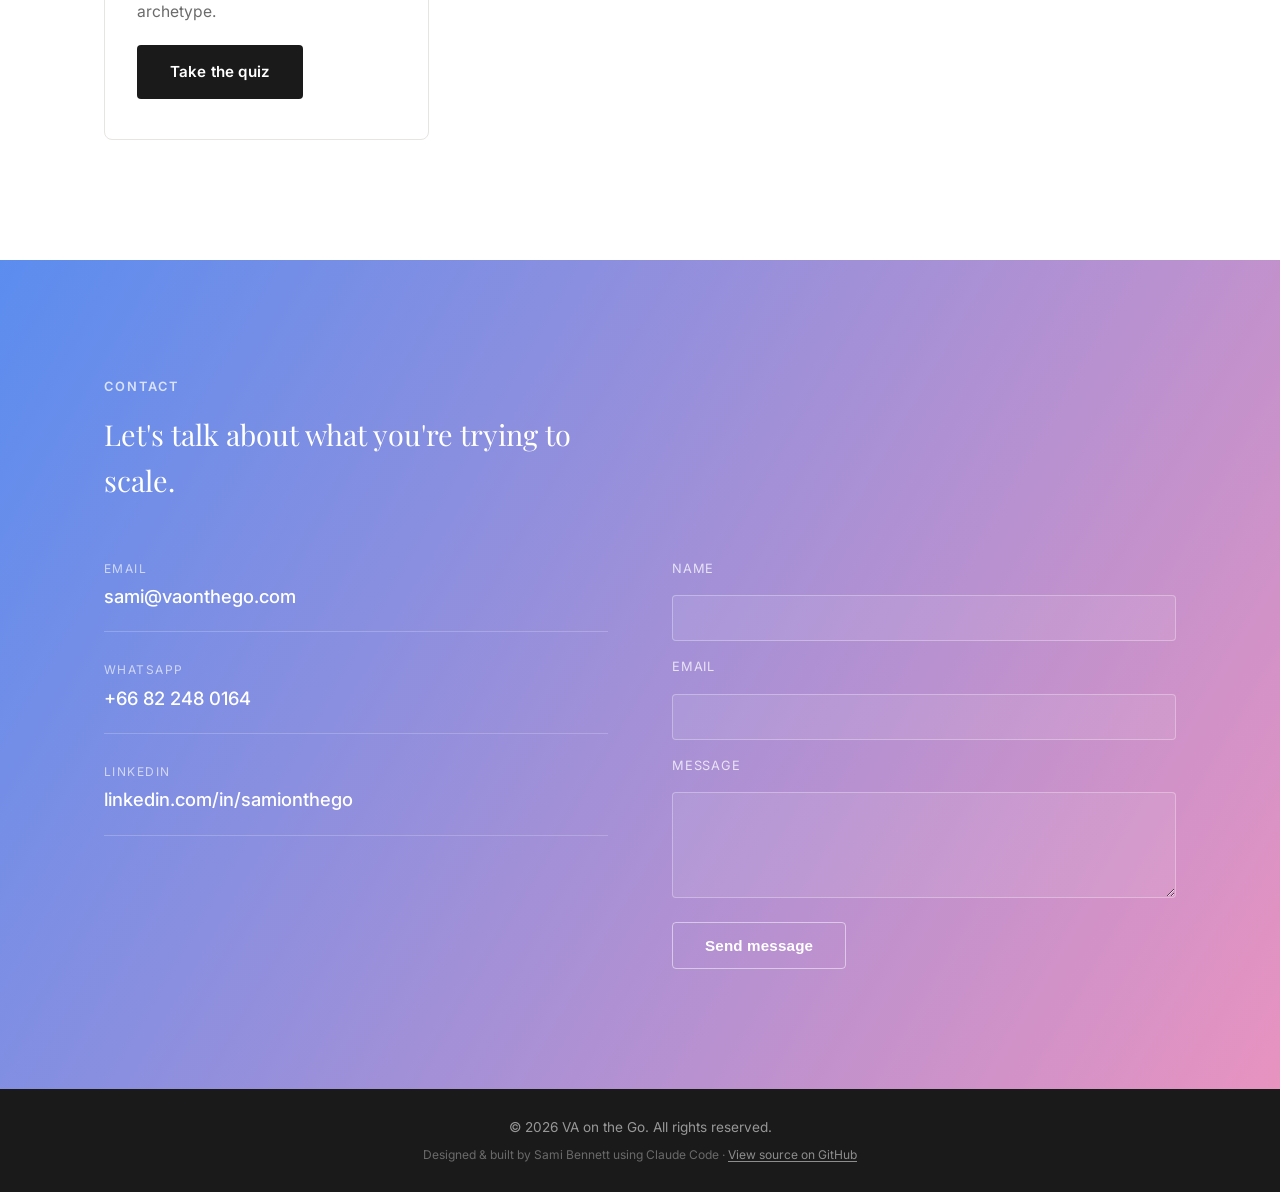
==== commit cd24ec95: "Add quiz mini-project page and Things I've Built section Moves the digital nomad quiz into its own /" ====
--- a/index.html
+++ b/index.html
@@ -126,6 +126,20 @@
     </div>
   </section>
 
+  <section class="built" id="built">
+    <div class="container">
+      <h2 class="section-label">Things I've Built</h2>
+      <p class="built-intro">Outside client work, I like building small tools to keep learning. Here are a few.</p>
+      <div class="built-grid">
+        <div class="built-card">
+          <h3>What Kind of Digital Nomad Are You?</h3>
+          <p>A quick, playful quiz that matches your work style to a nomad archetype.</p>
+          <a href="quiz/" class="btn btn-primary">Take the quiz</a>
+        </div>
+      </div>
+    </div>
+  </section>
+
   <section class="contact" id="contact">
     <div class="container contact-inner">
       <h2 class="section-label">Contact</h2>
--- a/css/style.css
+++ b/css/style.css
@@ -293,6 +293,49 @@
   font-size: 0.98rem;
 }
 
+/* ---------- Things I've Built ---------- */
+.built {
+  background: var(--white);
+  padding: 120px 0;
+}
+
+.built-intro {
+  color: var(--gray);
+  font-size: 1.05rem;
+  max-width: 560px;
+  margin-top: 8px;
+}
+
+.built-grid {
+  display: grid;
+  grid-template-columns: repeat(3, 1fr);
+  gap: 48px;
+  margin-top: 40px;
+}
+
+.built-card {
+  padding: 40px 32px;
+  border: 1px solid var(--border);
+  border-radius: 8px;
+  transition: border-color 0.2s ease, transform 0.2s ease;
+}
+
+.built-card:hover {
+  border-color: var(--blue);
+  transform: translateY(-4px);
+}
+
+.built-card h3 {
+  font-size: 1.2rem;
+  margin-bottom: 12px;
+}
+
+.built-card p {
+  color: var(--gray);
+  font-size: 0.98rem;
+  margin-bottom: 20px;
+}
+
 /* ---------- Contact ---------- */
 .contact {
   background: var(--black);
@@ -408,10 +451,11 @@
 @media (max-width: 860px) {
   .services-grid { grid-template-columns: 1fr; gap: 32px; }
   .stats-grid { grid-template-columns: repeat(2, 1fr); gap: 24px; }
+  .built-grid { grid-template-columns: 1fr; gap: 32px; }
   .contact-grid { grid-template-columns: 1fr; gap: 48px; }
   .about-content { flex-direction: column; text-align: center; gap: 32px; }
   .hero { padding: 100px 0; }
-  .services, .about, .stats, .contact { padding: 80px 0; }
+  .services, .about, .stats, .built, .contact { padding: 80px 0; }
 }
 
 @media (max-width: 720px) {
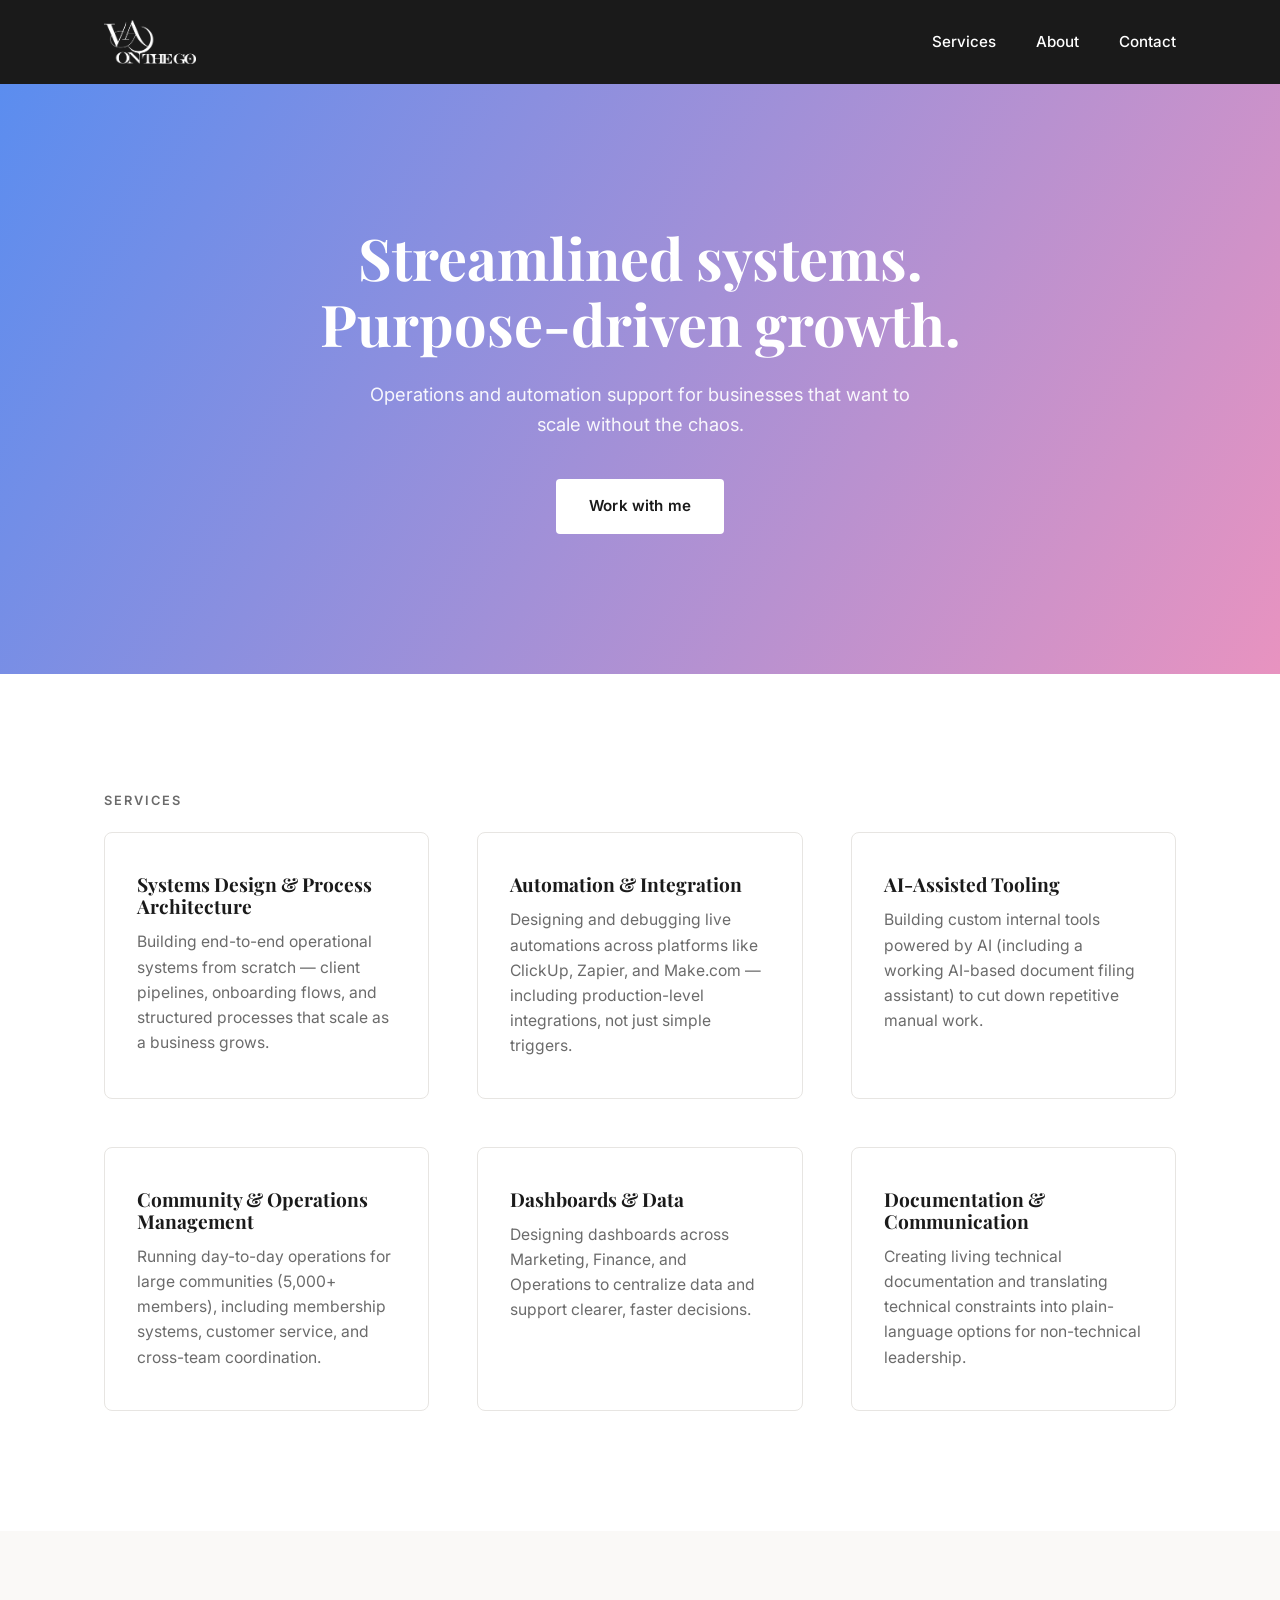
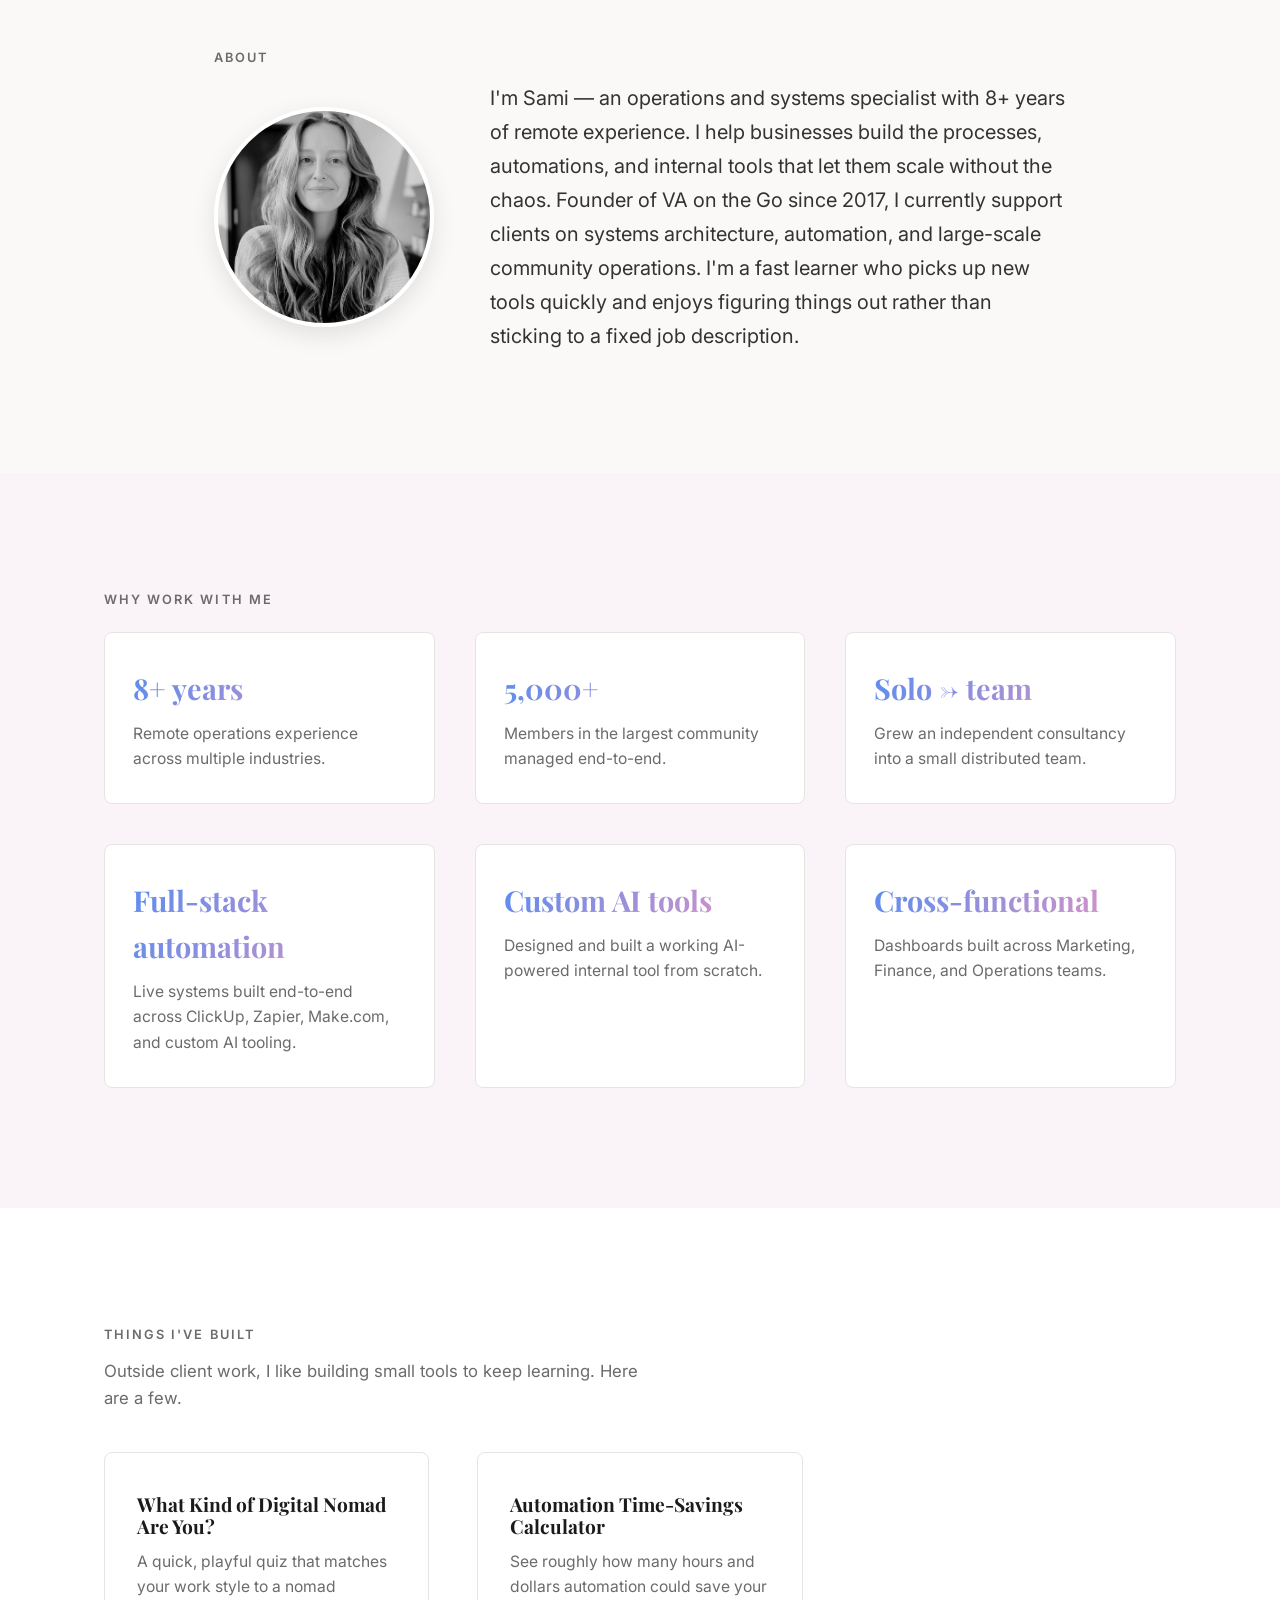
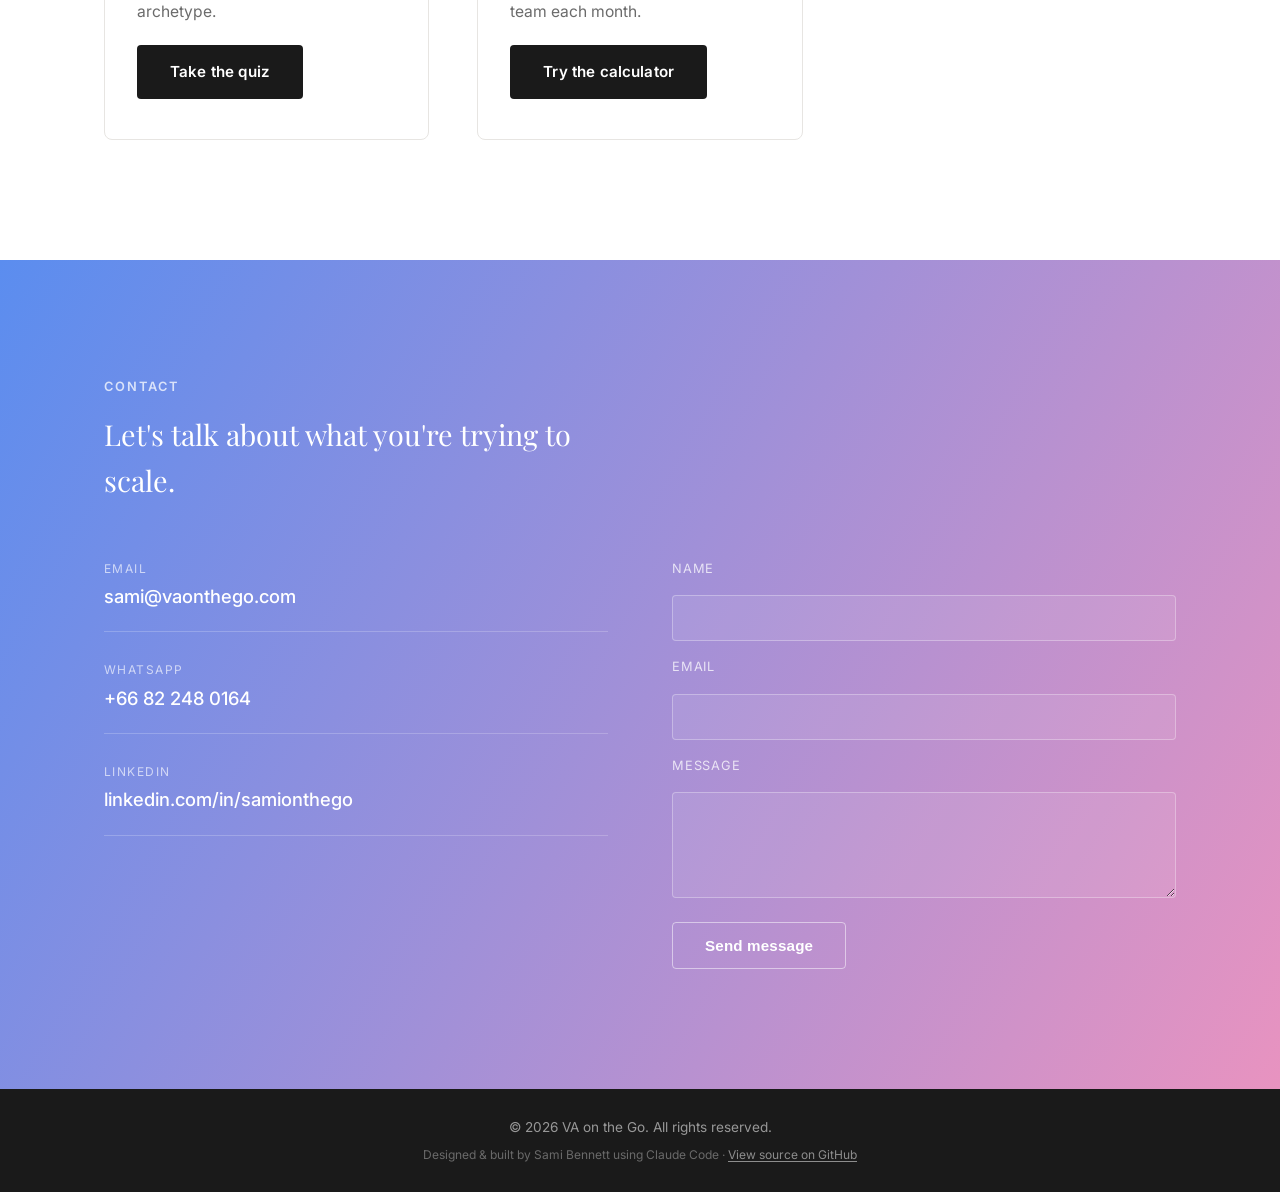
==== commit f67319e5: "Add automation time-savings calculator page Adds /calculator/ as a live, dashboard-style ROI tool (i" ====
--- a/index.html
+++ b/index.html
@@ -136,6 +136,11 @@
           <p>A quick, playful quiz that matches your work style to a nomad archetype.</p>
           <a href="quiz/" class="btn btn-primary">Take the quiz</a>
         </div>
+        <div class="built-card">
+          <h3>Automation Time-Savings Calculator</h3>
+          <p>See roughly how many hours and dollars automation could save your team each month.</p>
+          <a href="calculator/" class="btn btn-primary">Try the calculator</a>
+        </div>
       </div>
     </div>
   </section>
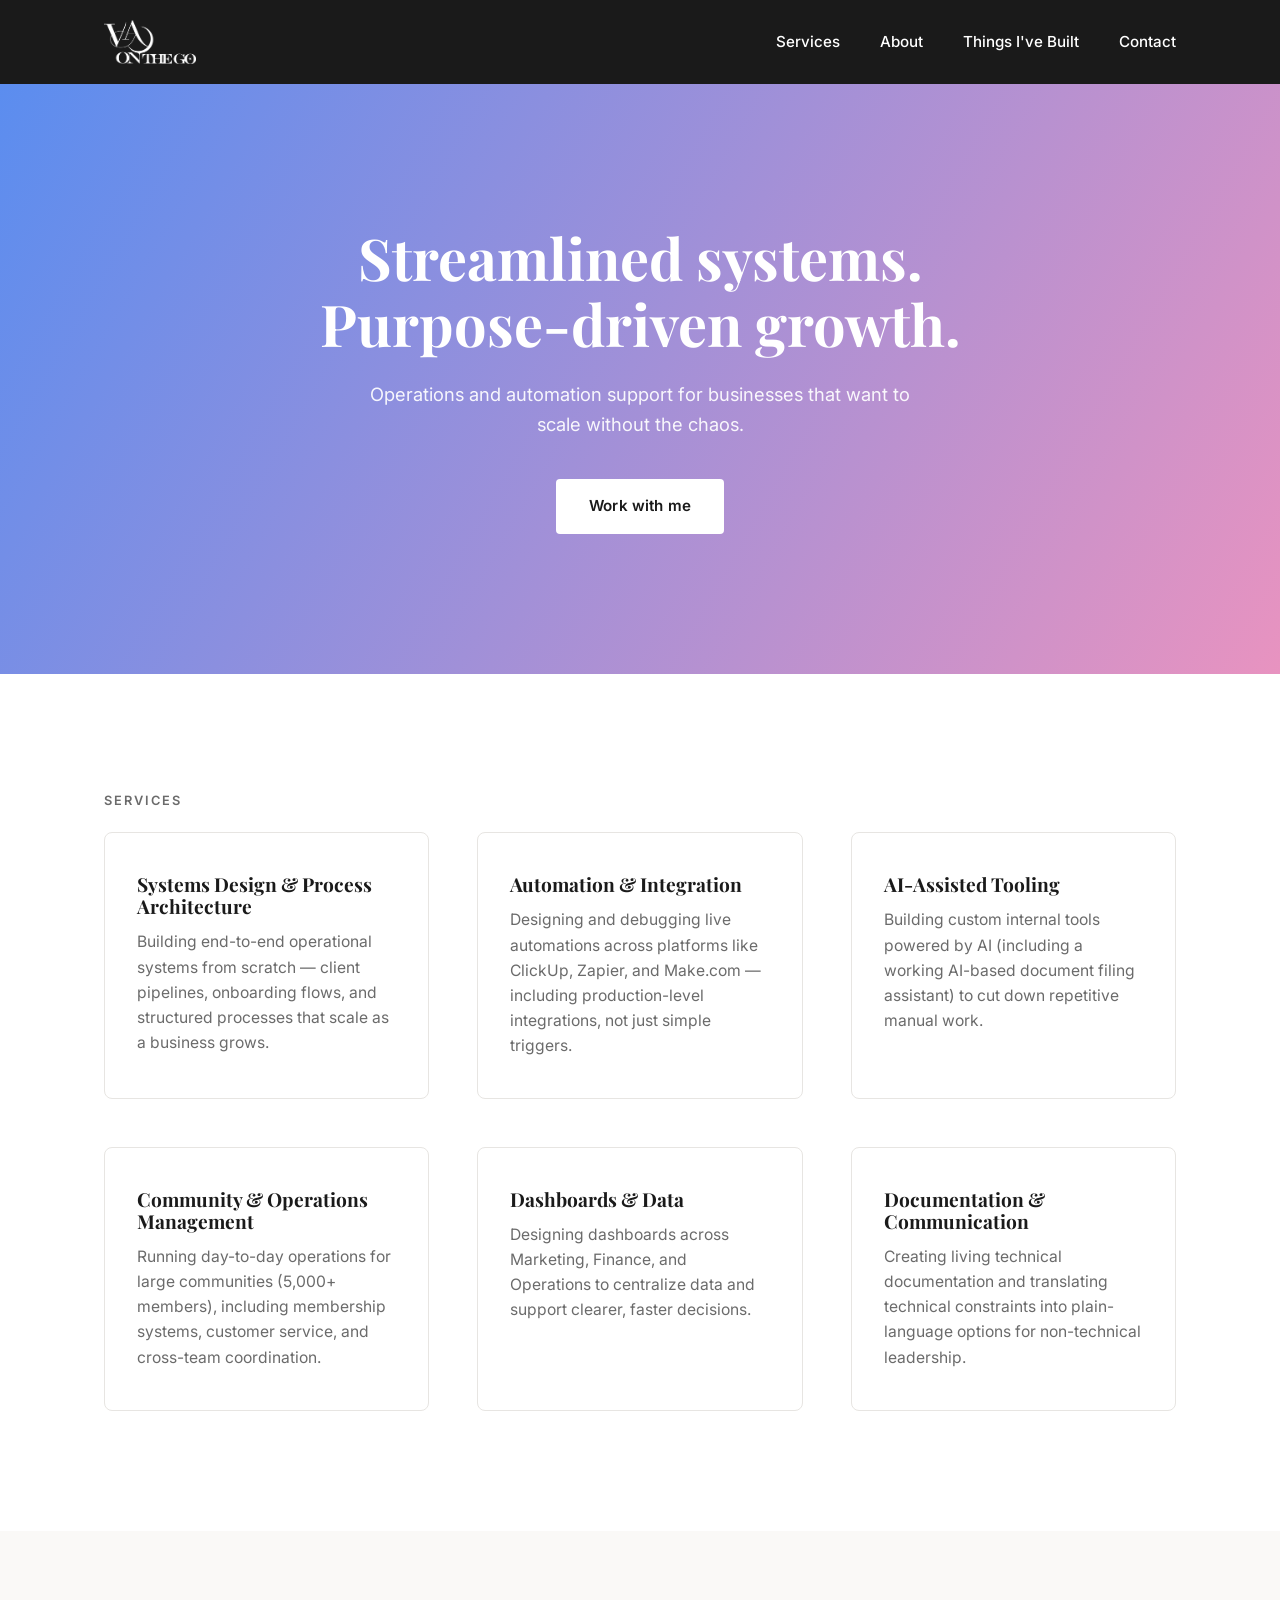
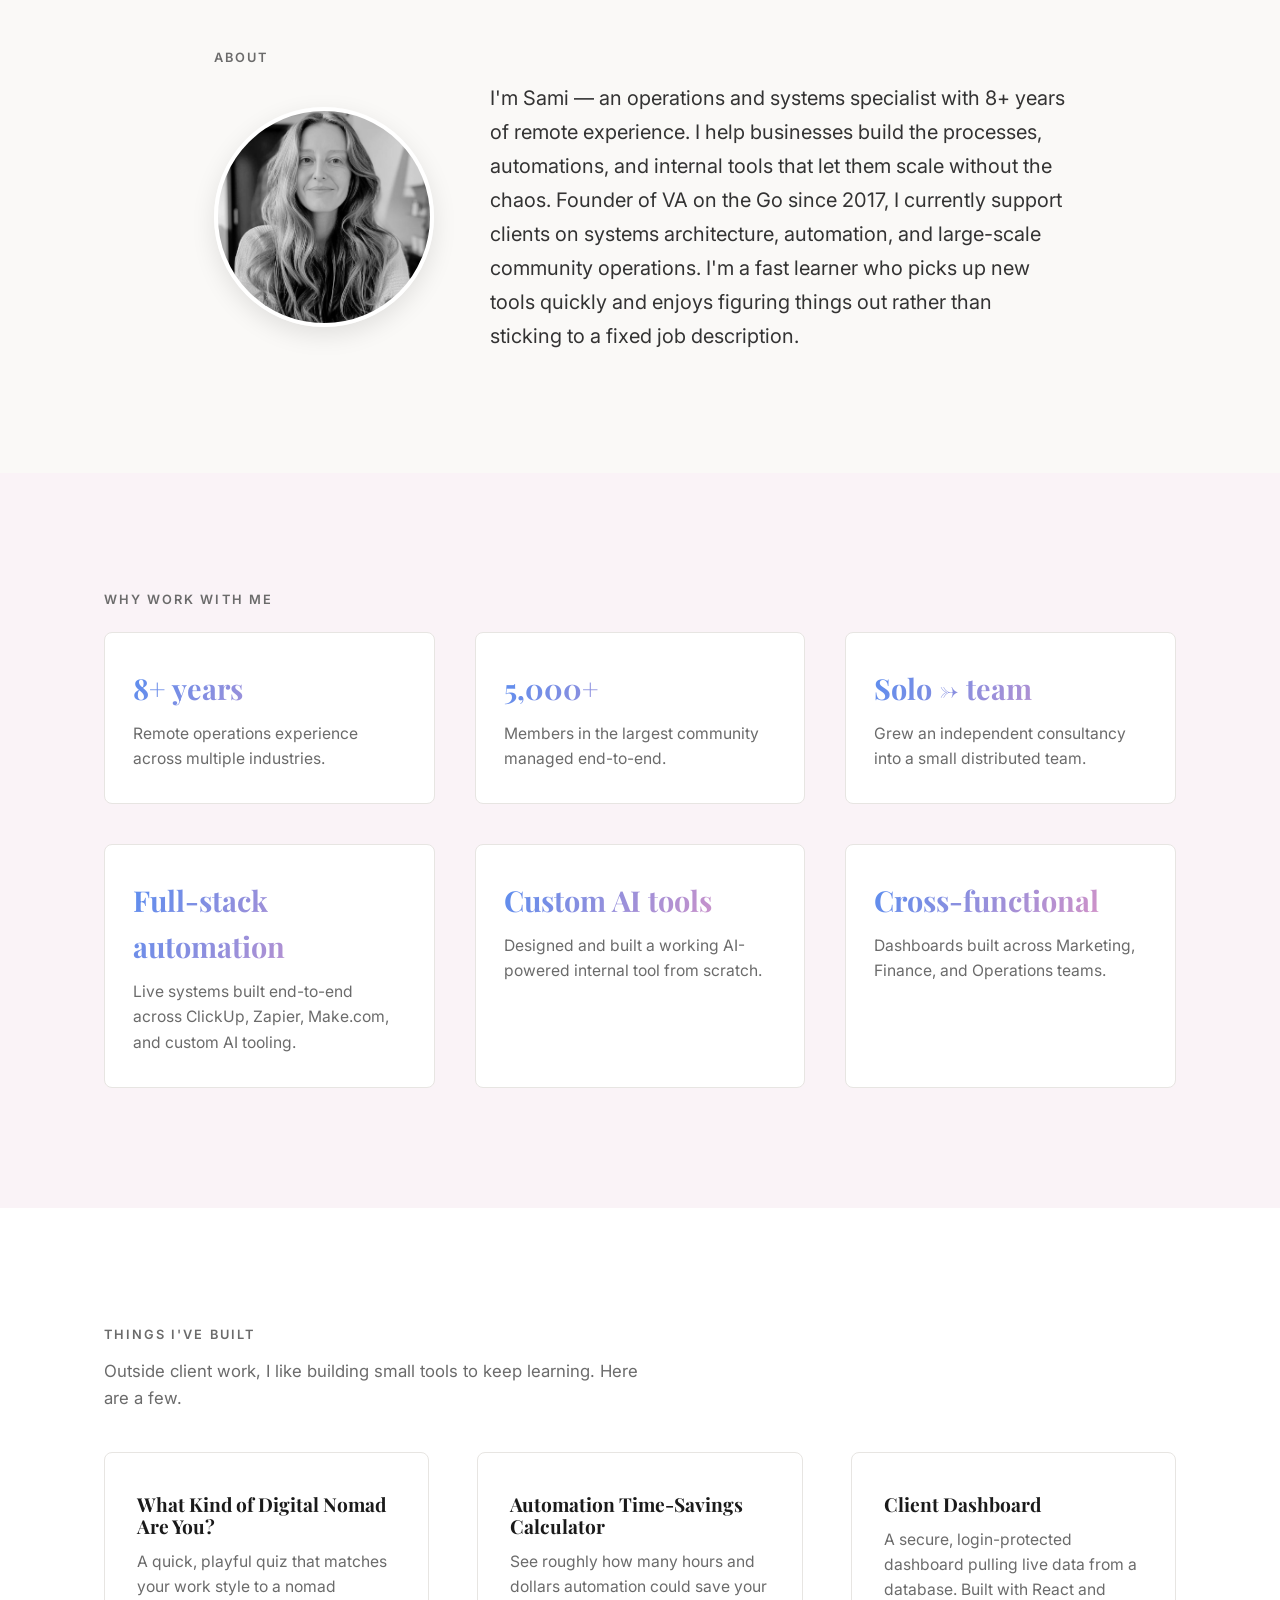
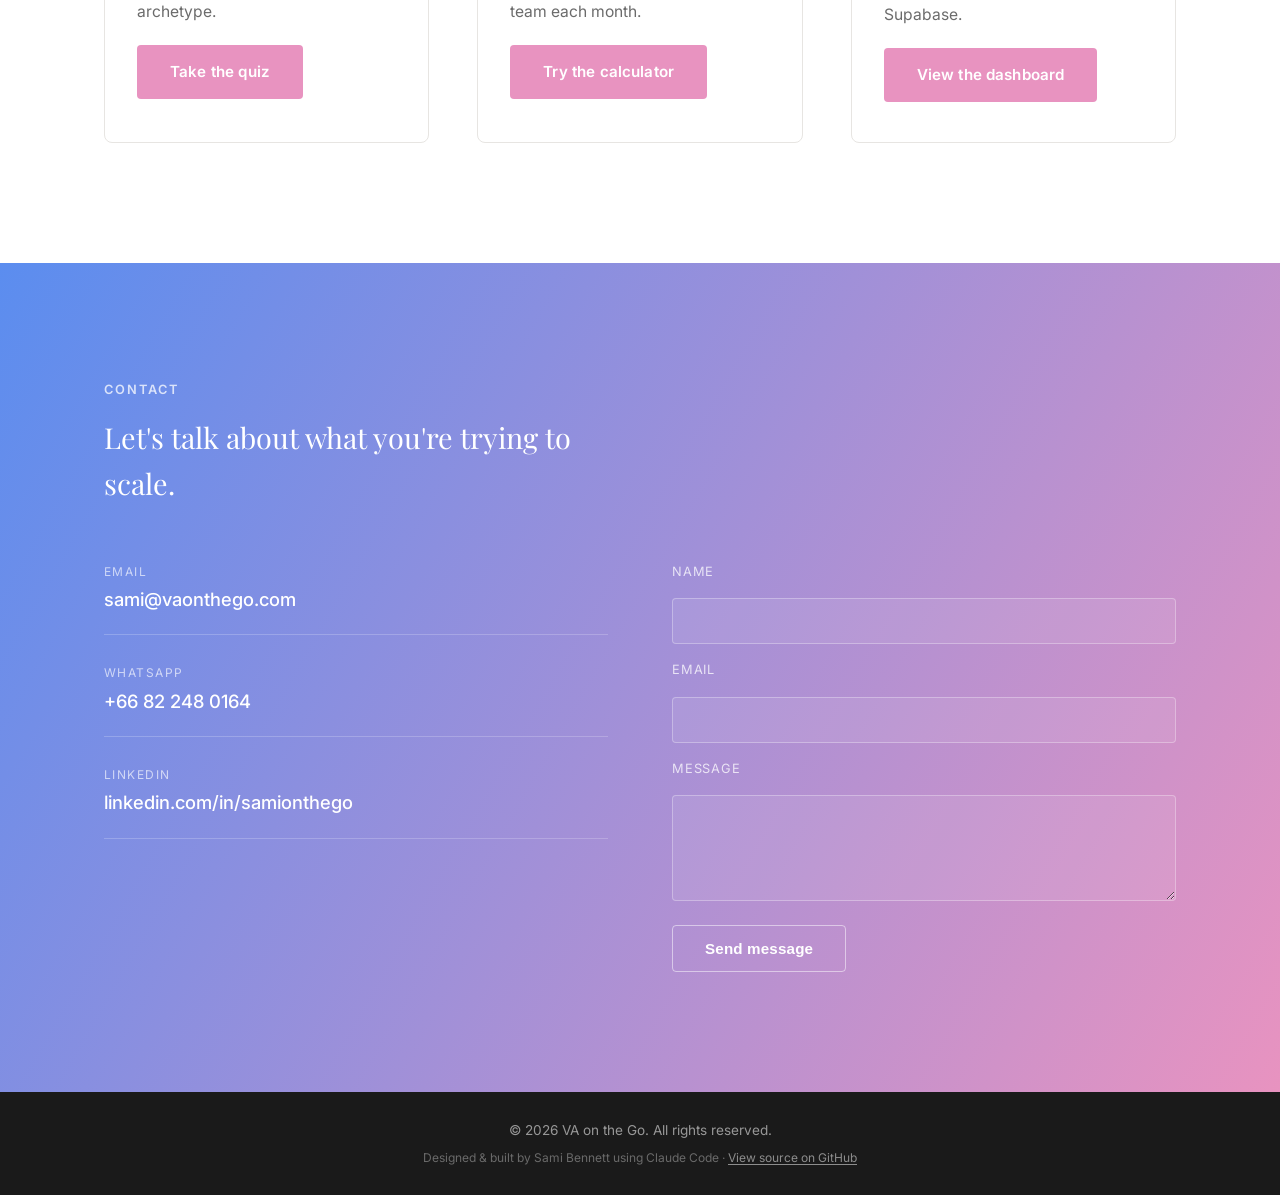
==== commit add565d8: "Add Client Dashboard card, nav link, and pink CTA buttons - Add Client Dashboard entry to Things I'v" ====
--- a/index.html
+++ b/index.html
@@ -24,6 +24,7 @@
     <nav class="site-nav" id="site-nav">
       <a href="#services">Services</a>
       <a href="#about">About</a>
+      <a href="#built">Things I've Built</a>
       <a href="#contact">Contact</a>
     </nav>
 
@@ -140,6 +141,11 @@
           <h3>Automation Time-Savings Calculator</h3>
           <p>See roughly how many hours and dollars automation could save your team each month.</p>
           <a href="calculator/" class="btn btn-primary">Try the calculator</a>
+        </div>
+        <div class="built-card">
+          <h3>Client Dashboard</h3>
+          <p>A secure, login-protected dashboard pulling live data from a database. Built with React and Supabase.</p>
+          <a href="https://dashboard.vaonthego.com" class="btn btn-primary" target="_blank" rel="noopener">View the dashboard</a>
         </div>
       </div>
     </div>
--- a/css/style.css
+++ b/css/style.css
@@ -334,6 +334,11 @@
   color: var(--gray);
   font-size: 0.98rem;
   margin-bottom: 20px;
+}
+
+.built-card .btn-primary {
+  background: var(--pink);
+  color: var(--white);
 }
 
 /* ---------- Contact ---------- */
